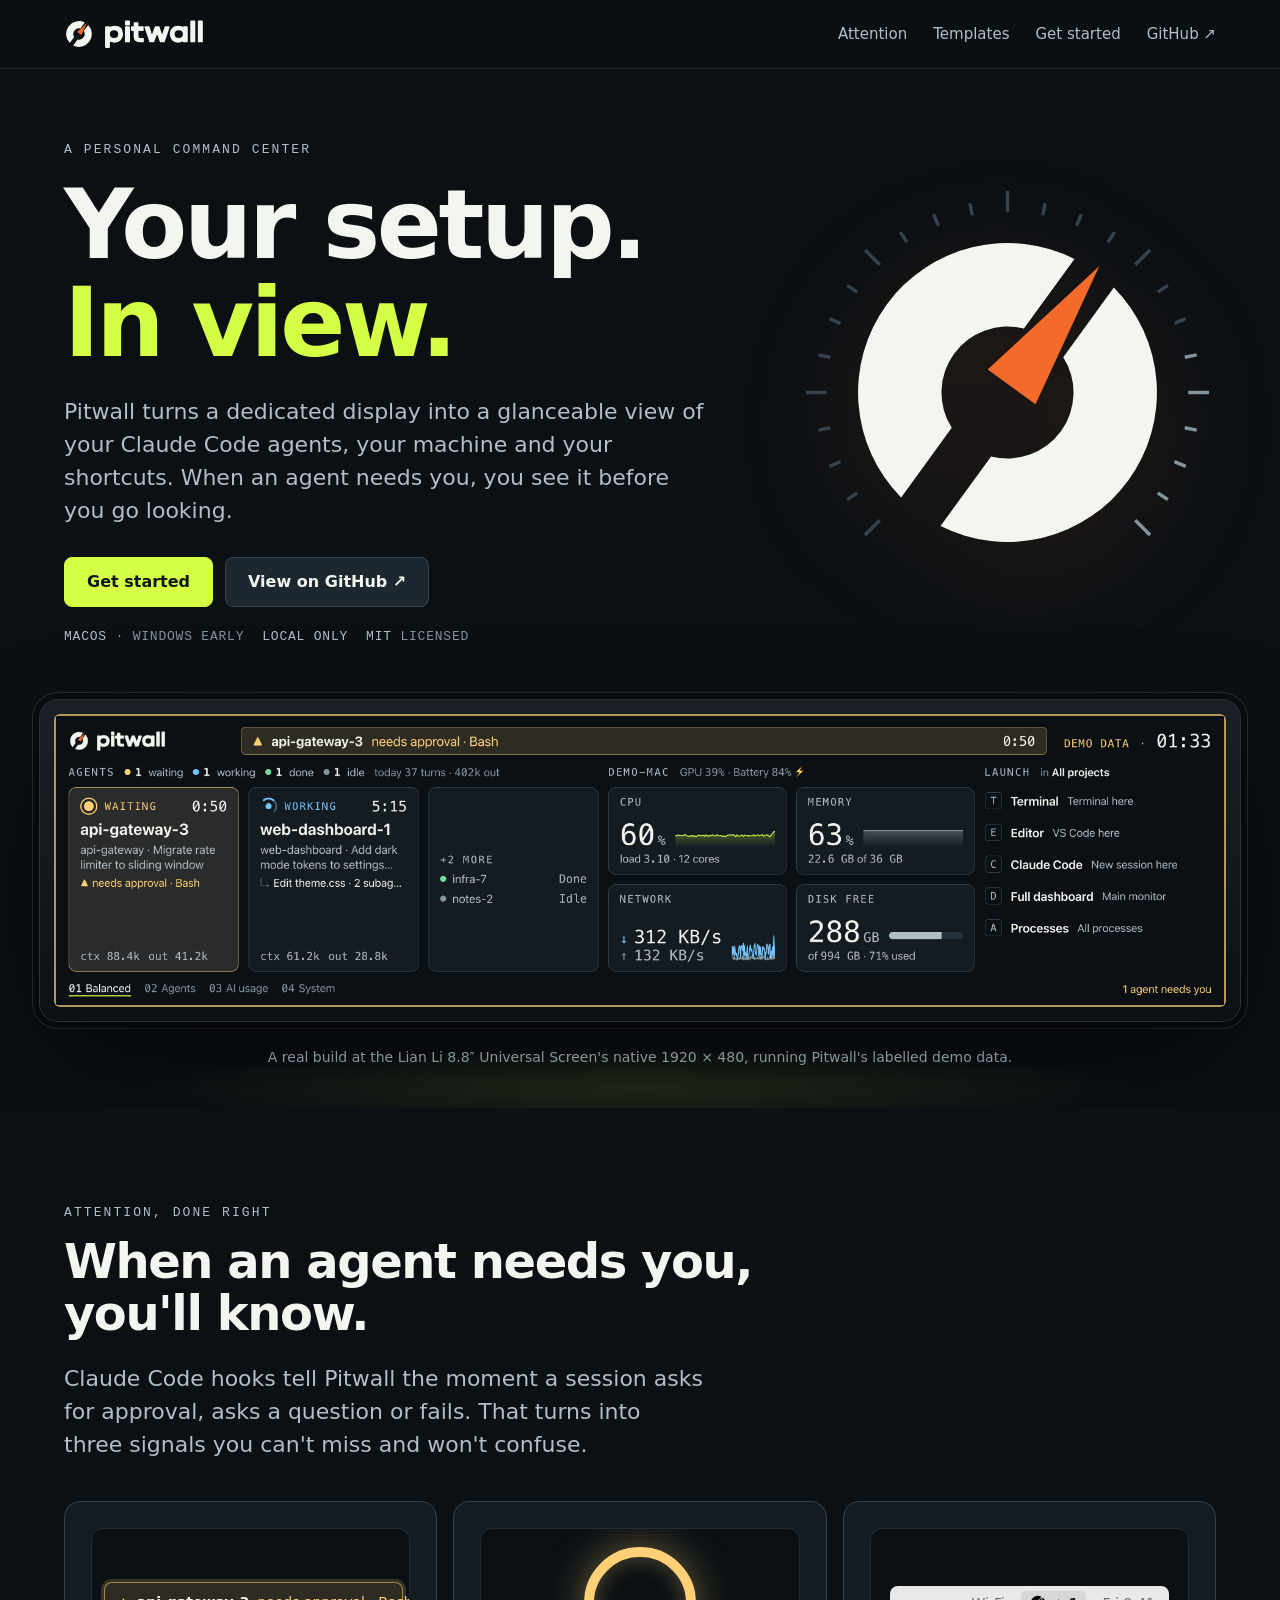
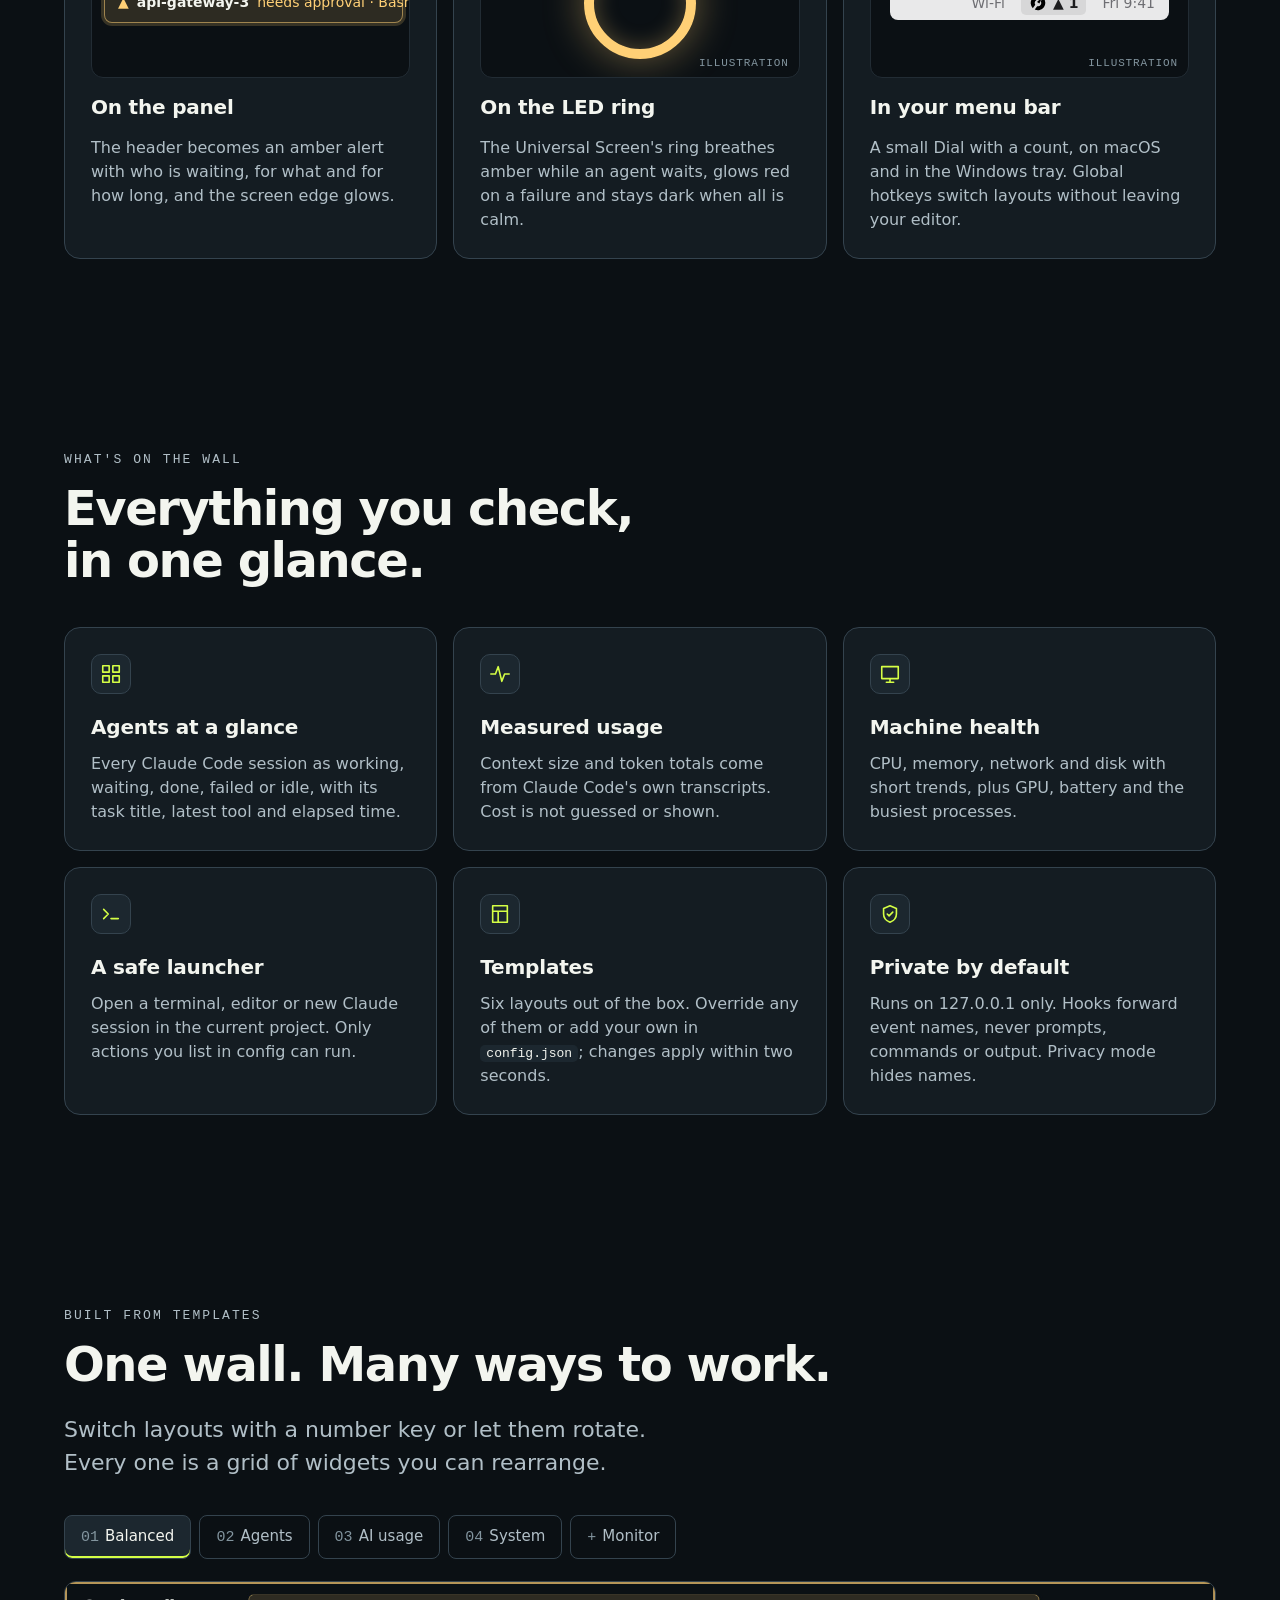
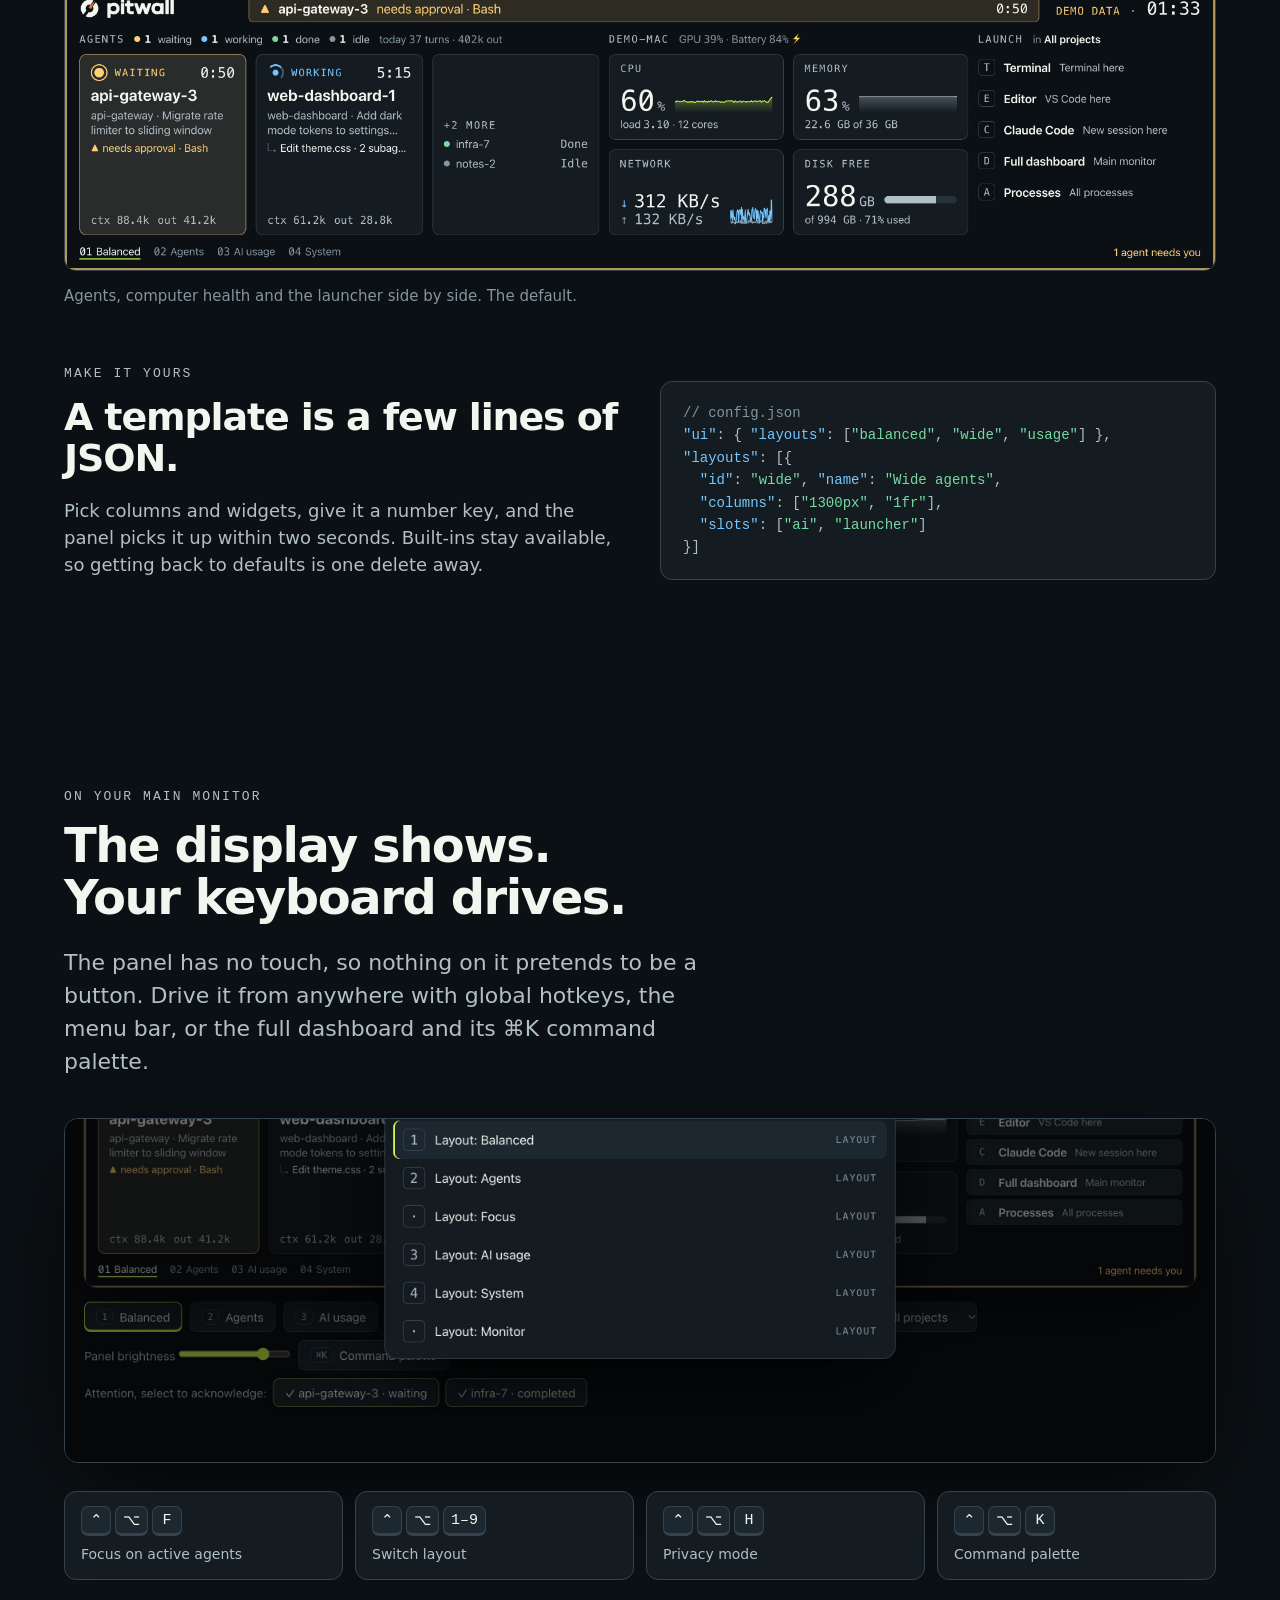
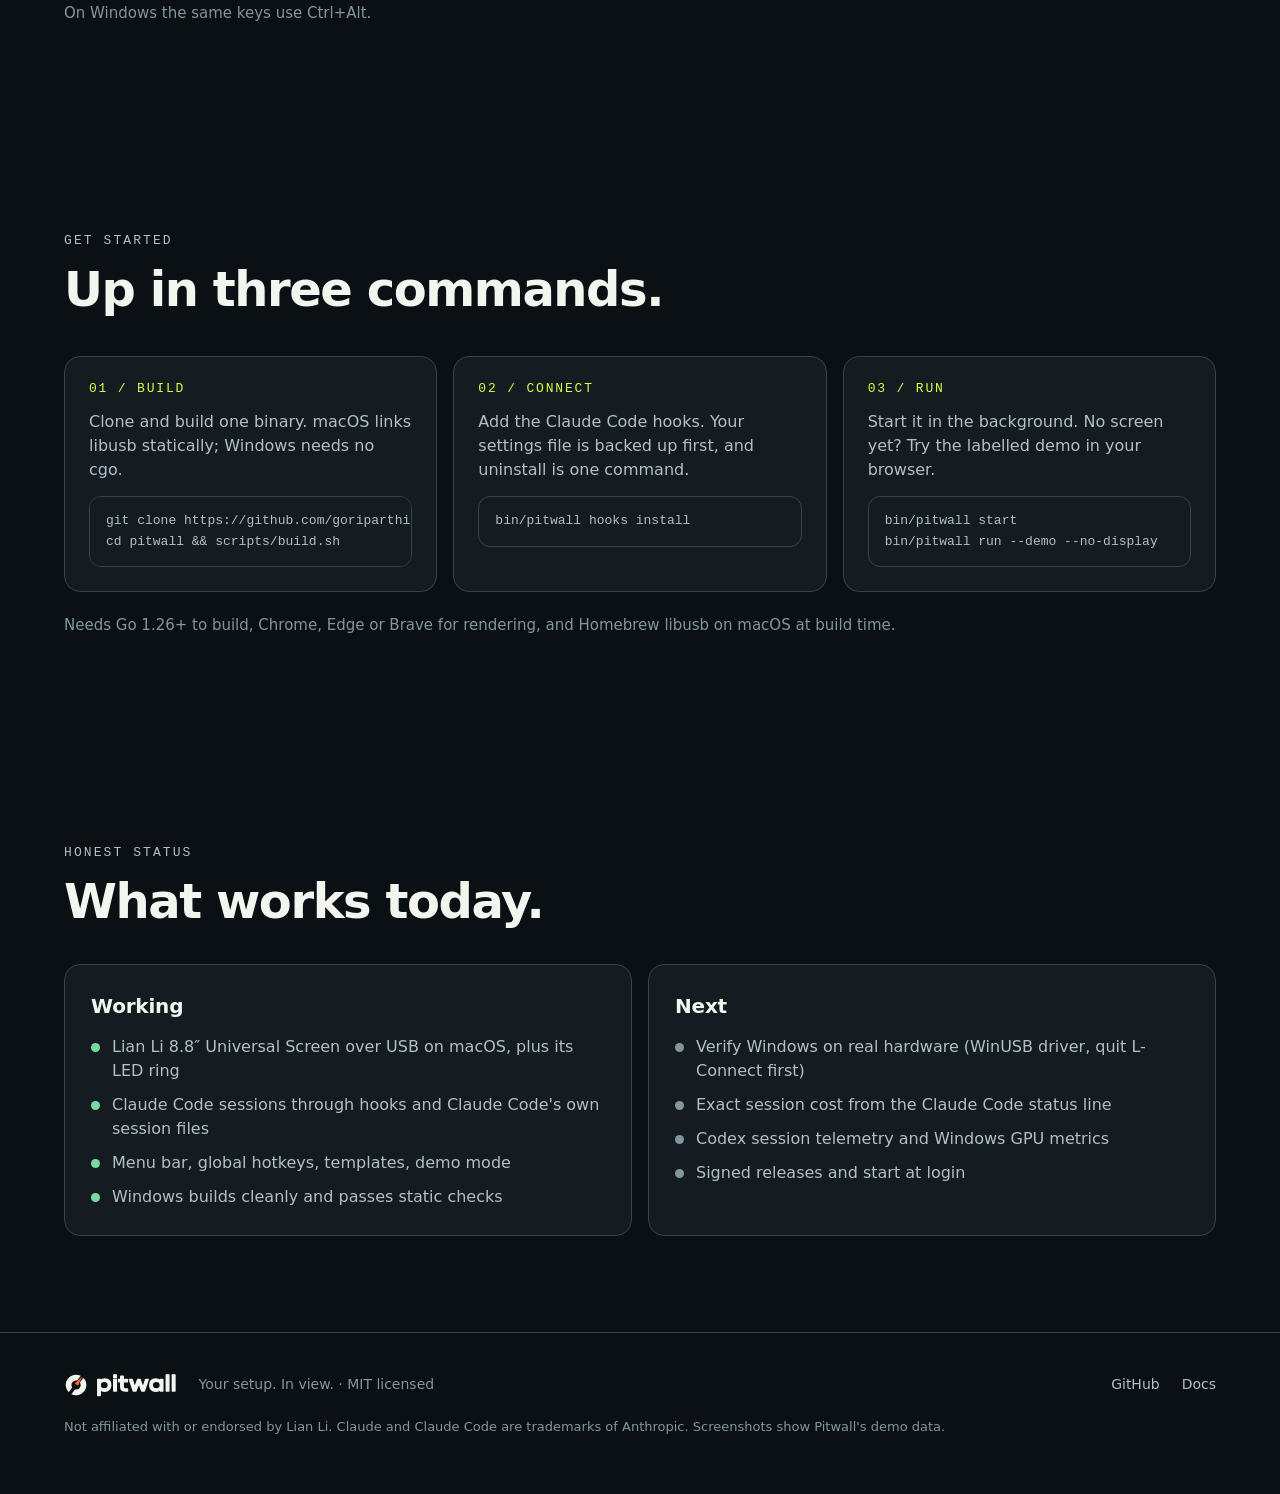
==== site/index.html @ 28e796ea "Add the Pitwall website and a full README The site in site/ deploys to GitHub Pages through a workfl" ====
<!doctype html>
<html lang="en">
<head>
<meta charset="utf-8">
<meta name="viewport" content="width=device-width, initial-scale=1">
<title>Pitwall · Your setup. In view.</title>
<meta name="description" content="Pitwall turns a dedicated display into a glanceable view of your Claude Code agents, your machine and your shortcuts. Open source, local only, macOS and Windows.">
<meta name="theme-color" content="#0B1014">
<link rel="icon" href="brand/favicon.svg" type="image/svg+xml">
<link rel="icon" href="brand/favicon.ico" sizes="any">
<link rel="apple-touch-icon" href="brand/icon-192.png">
<meta property="og:type" content="website">
<meta property="og:title" content="Pitwall · Your setup. In view.">
<meta property="og:description" content="A personal command center for your AI agents and your machine, on a dedicated display.">
<meta property="og:image" content="https://goriparthi.github.io/pitwall/img/social-card.jpg">
<meta property="og:url" content="https://goriparthi.github.io/pitwall/">
<meta name="twitter:card" content="summary_large_image">
<meta name="twitter:image" content="https://goriparthi.github.io/pitwall/img/social-card.jpg">
<style>
:root {
  --canvas: #0B1014; --surface: #141C22; --raised: #1C272F; --border: #34434E;
  --text: #F3F5EF; --text-2: #B1BFC7; --text-3: #83959F;
  --lime: #D5FF45; --lime-ink: #10171C; --orange: #F26B2A;
  --info: #75C7FF; --ok: #77D9A0; --warn: #FFD076; --bad: #FF8E87;
  --font: system-ui, -apple-system, "Segoe UI", sans-serif;
  --mono: ui-monospace, "SF Mono", SFMono-Regular, Consolas, monospace;
}
* { box-sizing: border-box; }
html { scroll-behavior: smooth; }
body { margin: 0; background: var(--canvas); color: var(--text); font-family: var(--font); line-height: 1.5; -webkit-font-smoothing: antialiased; }
img { max-width: 100%; height: auto; display: block; }
a { color: inherit; }
:focus-visible { outline: 3px solid var(--info); outline-offset: 4px; border-radius: 4px; }
.wrap { max-width: 1200px; margin: 0 auto; padding: 0 24px; }
.eyebrow { font: 13px/1.4 var(--mono); letter-spacing: .16em; text-transform: uppercase; color: var(--text-2); }
.lead { font-size: clamp(18px, 2.1vw, 22px); color: var(--text-2); max-width: 640px; }
h1, h2, h3 { margin: 0; letter-spacing: -.03em; }
h2 { font-size: clamp(32px, 4.4vw, 48px); line-height: 1.08; margin: 14px 0 16px; }
h3 { font-size: 20px; letter-spacing: -.01em; }
section { padding: 96px 0; }
.btn { display: inline-flex; align-items: center; gap: 10px; min-height: 48px; padding: 12px 22px; border-radius: 8px; border: 1px solid var(--border); background: var(--raised); color: var(--text); text-decoration: none; font-weight: 600; transition: border-color 120ms, transform 120ms; }
.btn:hover { border-color: #4A5D6A; transform: translateY(-1px); }
.btn.primary { background: var(--lime); border-color: var(--lime); color: var(--lime-ink); }
.btn.primary:hover { border-color: var(--lime); filter: brightness(1.04); }

/* nav */
nav { position: sticky; top: 0; z-index: 10; background: color-mix(in srgb, var(--canvas) 86%, transparent); backdrop-filter: blur(10px); border-bottom: 1px solid color-mix(in srgb, var(--border) 50%, transparent); }
nav .wrap { display: flex; align-items: center; gap: 28px; height: 68px; }
nav .logo img { height: 30px; width: auto; }
nav .links { margin-left: auto; display: flex; gap: 26px; font-size: 15px; }
nav .links a { color: var(--text-2); text-decoration: none; }
nav .links a:hover { color: var(--text); }

/* hero */
.hero { padding: 72px 0 40px; position: relative; overflow: hidden; }
.hero .wrap { display: grid; grid-template-columns: 1.25fr .75fr; gap: 40px; align-items: center; }
.hero h1 { font-size: clamp(52px, 8vw, 96px); line-height: 1.02; letter-spacing: -.035em; margin: 18px 0 22px; }
.hero h1 span { color: var(--lime); }
.cta { display: flex; flex-wrap: wrap; gap: 12px; margin: 30px 0 22px; }
.meta { display: flex; flex-wrap: wrap; gap: 8px 18px; font: 13px var(--mono); color: var(--text-3); letter-spacing: .06em; text-transform: uppercase; }
.meta b { color: var(--text-2); font-weight: 500; }
.dial { width: 100%; max-width: 420px; justify-self: center; filter: drop-shadow(0 30px 60px rgba(242, 107, 42, .12)); }
.dial .needle { transform-origin: 100px 100px; animation: sweep 6s cubic-bezier(.45, 0, .2, 1) infinite; }
.dial .tick { stroke: var(--border); stroke-width: 2; }
.dial .tick.hot { stroke: var(--text-3); }
@keyframes sweep { 0%, 100% { transform: rotate(-10deg); } 45% { transform: rotate(4deg); } 60% { transform: rotate(2deg); } }

/* device showcase */
.device { margin: 56px auto 0; max-width: 1248px; padding: 0 24px; position: relative; }
.device .bezel { background: linear-gradient(180deg, #1a2026, #0d1114); border-radius: 18px; padding: 14px; box-shadow: 0 0 0 1px #2a333b, 0 40px 120px -30px rgba(0, 0, 0, .9), 0 0 0 7px #0a0d10, 0 0 0 8px #262e35; }
.device .bezel img { border-radius: 6px; width: 100%; aspect-ratio: 4 / 1; object-fit: cover; }
.device::after { content: ""; position: absolute; left: 10%; right: 10%; bottom: -60px; height: 80px; background: radial-gradient(closest-side, rgba(213, 255, 69, .10), transparent); pointer-events: none; }
.caption { text-align: center; color: var(--text-3); font-size: 14px; margin-top: 26px; }

/* attention */
.channels { display: grid; grid-template-columns: repeat(3, 1fr); gap: 16px; margin-top: 40px; }
.chan { background: var(--surface); border: 1px solid var(--border); border-radius: 16px; padding: 26px; display: flex; flex-direction: column; gap: 14px; }
.chan p { margin: 0; color: var(--text-2); }
.chan .art { height: 150px; border-radius: 12px; background: var(--canvas); border: 1px solid #222c34; display: grid; place-items: center; overflow: hidden; position: relative; }
.pill { display: flex; align-items: center; gap: 8px; padding: 9px 13px; border-radius: 8px; font-size: 14px; max-width: calc(100% - 24px); white-space: nowrap; background: color-mix(in srgb, var(--warn) 14%, var(--canvas)); border: 1px solid color-mix(in srgb, var(--warn) 55%, transparent); color: var(--warn); box-shadow: 0 0 0 3px color-mix(in srgb, var(--warn) 18%, transparent); }
.pill b { color: var(--text); }
.ring { width: 112px; height: 112px; border-radius: 50%; border: 10px solid var(--warn); animation: breathe 1.6s ease-in-out infinite; box-shadow: 0 0 40px color-mix(in srgb, var(--warn) 40%, transparent), inset 0 0 22px color-mix(in srgb, var(--warn) 30%, transparent); }
@keyframes breathe { 50% { opacity: .35; box-shadow: 0 0 10px color-mix(in srgb, var(--warn) 20%, transparent); } }
.menubar { width: 88%; height: 34px; border-radius: 8px; background: #E9E9EA; display: flex; align-items: center; justify-content: flex-end; gap: 16px; padding: 0 14px; color: #1d1d1f; font: 600 14px var(--font); }
.menubar .me { display: flex; align-items: center; gap: 6px; padding: 3px 8px; border-radius: 5px; background: rgba(0, 0, 0, .08); }
.menubar img { width: 18px; height: 18px; }
.menubar .dim { color: #6e6e73; font-weight: 500; }
.illus { position: absolute; bottom: 8px; right: 10px; font: 11px var(--mono); color: var(--text-3); letter-spacing: .08em; text-transform: uppercase; }

/* features */
.features { display: grid; grid-template-columns: repeat(3, 1fr); gap: 16px; margin-top: 40px; }
.feat { background: var(--surface); border: 1px solid var(--border); border-radius: 16px; padding: 26px; }
.feat .ico { width: 40px; height: 40px; border-radius: 10px; background: var(--raised); border: 1px solid var(--border); display: grid; place-items: center; margin-bottom: 18px; color: var(--lime); }
.feat p { color: var(--text-2); margin: 10px 0 0; }
.feat code { font-family: var(--mono); font-size: 13px; color: var(--text); background: var(--raised); padding: 1px 6px; border-radius: 5px; }

/* templates */
.tabs { display: flex; flex-wrap: wrap; gap: 8px; margin: 36px 0 22px; }
.tabs button { font: inherit; font-size: 15px; color: var(--text-2); background: none; border: 1px solid var(--border); border-radius: 8px; padding: 9px 16px; cursor: pointer; min-height: 40px; }
.tabs button .n { font-family: var(--mono); color: var(--text-3); margin-right: 6px; }
.tabs button[aria-selected="true"] { color: var(--text); background: var(--raised); box-shadow: inset 0 -2px 0 var(--lime); }
.shot { border-radius: 12px; border: 1px solid var(--border); overflow: hidden; background: var(--surface); }
.shot img { width: 100%; aspect-ratio: 4 / 1; object-fit: cover; }
.tpl-note { color: var(--text-3); font-size: 15px; margin-top: 14px; min-height: 24px; }
.split { display: grid; grid-template-columns: 1fr 1fr; gap: 40px; align-items: center; margin-top: 56px; }
pre { margin: 0; background: var(--surface); border: 1px solid var(--border); border-radius: 12px; padding: 20px 22px; overflow-x: auto; font: 14px/1.6 var(--mono); color: var(--text-2); }
pre .k { color: var(--info); } pre .s { color: var(--ok); } pre .c { color: var(--text-3); }

/* grid children may shrink so wide code blocks scroll instead of widening the page */
.split > *, .steps > *, .status > *, .channels > *, .features > *, .hero .wrap > * { min-width: 0; }

/* companion */
.companion img { border-radius: 14px; border: 1px solid var(--border); box-shadow: 0 30px 90px -30px #000; }
.keys { display: grid; grid-template-columns: repeat(4, 1fr); gap: 12px; margin-top: 28px; }
.key { background: var(--surface); border: 1px solid var(--border); border-radius: 12px; padding: 14px 16px; display: flex; flex-direction: column; gap: 8px; }
.key kbd { font: 15px var(--mono); color: var(--text); display: inline-flex; gap: 4px; }
.key kbd span { min-width: 30px; height: 30px; padding: 0 7px; display: inline-grid; place-items: center; border-radius: 7px; border: 1px solid var(--border); border-bottom-width: 3px; background: var(--raised); }
.key small { color: var(--text-2); font-size: 14px; }

/* start */
.steps { display: grid; grid-template-columns: repeat(3, 1fr); gap: 16px; margin-top: 40px; counter-reset: s; }
.step { background: var(--surface); border: 1px solid var(--border); border-radius: 16px; padding: 24px; display: flex; flex-direction: column; gap: 14px; }
.step .num { font: 13px var(--mono); color: var(--lime); letter-spacing: .14em; }
.step p { margin: 0; color: var(--text-2); }
.step pre { padding: 14px 16px; font-size: 13px; }
.req { margin-top: 22px; color: var(--text-3); font-size: 15px; }

/* status */
.status { display: grid; grid-template-columns: 1fr 1fr; gap: 16px; margin-top: 36px; }
.status ul { margin: 14px 0 0; padding: 0; list-style: none; display: flex; flex-direction: column; gap: 10px; }
.status li { display: flex; gap: 12px; color: var(--text-2); }
.status li::before { content: ""; flex: none; width: 9px; height: 9px; border-radius: 50%; margin-top: 8px; background: var(--ok); }
.status .next li::before { background: var(--text-3); }
.status .box { background: var(--surface); border: 1px solid var(--border); border-radius: 16px; padding: 26px; }

footer { border-top: 1px solid var(--border); padding: 40px 0 60px; color: var(--text-3); font-size: 14px; }
footer .wrap { display: flex; flex-wrap: wrap; gap: 20px; align-items: center; }
footer img { height: 24px; }
footer .right { margin-left: auto; display: flex; gap: 22px; }
footer a { color: var(--text-2); text-decoration: none; }

@media (max-width: 900px) {
  .hero .wrap, .split, .status { grid-template-columns: 1fr; }
  .dial { max-width: 280px; order: -1; }
  .channels, .features, .steps { grid-template-columns: 1fr; }
  .keys { grid-template-columns: repeat(2, 1fr); }
  nav .links a:not(.gh) { display: none; }
  section { padding: 64px 0; }
}
@media (prefers-reduced-motion: reduce) {
  *, *::before, *::after { animation: none !important; transition: none !important; }
  html { scroll-behavior: auto; }
}
</style>
</head>
<body>
<nav aria-label="Primary">
  <div class="wrap">
    <a class="logo" href="#top" aria-label="Pitwall home"><img src="brand/dial-lockup-light.svg" alt="pitwall"></a>
    <div class="links">
      <a href="#attention">Attention</a>
      <a href="#templates">Templates</a>
      <a href="#start">Get started</a>
      <a class="gh" href="https://github.com/goriparthi/pitwall">GitHub ↗</a>
    </div>
  </div>
</nav>

<main id="top">
  <header class="hero">
    <div class="wrap">
      <div>
        <div class="eyebrow">A personal command center</div>
        <h1>Your setup.<br><span>In view.</span></h1>
        <p class="lead">Pitwall turns a dedicated display into a glanceable view of your Claude Code agents, your machine and your shortcuts. When an agent needs you, you see it before you go looking.</p>
        <div class="cta">
          <a class="btn primary" href="#start">Get started</a>
          <a class="btn" href="https://github.com/goriparthi/pitwall">View on GitHub ↗</a>
        </div>
        <div class="meta"><span><b>macOS</b> · Windows early</span><span><b>Local only</b></span><span><b>MIT</b> licensed</span></div>
      </div>
      <svg class="dial" viewBox="-20 -20 240 240" role="img" aria-label="The Pitwall dial">
        <g id="ticks"></g>
        <path fill="#F3F5EF" d="M161.20 39.58A86 86 0 0 1 61.45 176.88L90.56 136.81A38 38 0 0 0 132.09 79.65ZM138.55 23.12A86 86 0 0 0 38.80 160.42L67.91 120.35A38 38 0 0 1 109.44 63.19Z"/>
        <path class="needle" fill="#F26B2A" d="M152.90 27.19L116.10 106.76L88.60 86.77Z"/>
      </svg>
    </div>
    <figure class="device">
      <div class="bezel"><img src="img/panel-balanced.jpg" width="3840" height="960" alt="Pitwall on a 1920 by 480 display: an agent waiting for approval highlighted in amber, a working agent, computer health tiles and a launcher"></div>
      <figcaption class="caption">A real build at the Lian Li 8.8″ Universal Screen's native 1920 × 480, running Pitwall's labelled demo data.</figcaption>
    </figure>
  </header>

  <section id="attention">
    <div class="wrap">
      <div class="eyebrow">Attention, done right</div>
      <h2>When an agent needs you,<br>you'll know.</h2>
      <p class="lead">Claude Code hooks tell Pitwall the moment a session asks for approval, asks a question or fails. That turns into three signals you can't miss and won't confuse.</p>
      <div class="channels">
        <article class="chan">
          <div class="art"><div class="pill"><span>▲</span><b>api-gateway-3</b><span>needs approval · Bash</span></div></div>
          <h3>On the panel</h3>
          <p>The header becomes an amber alert with who is waiting, for what and for how long, and the screen edge glows.</p>
        </article>
        <article class="chan">
          <div class="art"><div class="ring" aria-hidden="true"></div><span class="illus">Illustration</span></div>
          <h3>On the LED ring</h3>
          <p>The Universal Screen's ring breathes amber while an agent waits, glows red on a failure and stays dark when all is calm.</p>
        </article>
        <article class="chan">
          <div class="art"><div class="menubar"><span class="dim">Wi-Fi</span><span class="me"><img src="brand/menu-glyph.svg" alt="">▲ 1</span><span class="dim">Fri 9:41</span></div><span class="illus">Illustration</span></div>
          <h3>In your menu bar</h3>
          <p>A small Dial with a count, on macOS and in the Windows tray. Global hotkeys switch layouts without leaving your editor.</p>
        </article>
      </div>
    </div>
  </section>

  <section>
    <div class="wrap">
      <div class="eyebrow">What's on the wall</div>
      <h2>Everything you check,<br>in one glance.</h2>
      <div class="features">
        <article class="feat"><div class="ico"><svg width="22" height="22" viewBox="0 0 24 24" fill="none" stroke="currentColor" stroke-width="1.75" stroke-linecap="round" stroke-linejoin="round" aria-hidden="true"><path d="M3 3h7v7H3z M14 3h7v7h-7z M3 14h7v7H3z M14 14h7v7h-7z"/></svg></div><h3>Agents at a glance</h3><p>Every Claude Code session as working, waiting, done, failed or idle, with its task title, latest tool and elapsed time.</p></article>
        <article class="feat"><div class="ico"><svg width="22" height="22" viewBox="0 0 24 24" fill="none" stroke="currentColor" stroke-width="1.75" stroke-linecap="round" stroke-linejoin="round" aria-hidden="true"><path d="M2 12h5l3-8 4 16 3-8h5"/></svg></div><h3>Measured usage</h3><p>Context size and token totals come from Claude Code's own transcripts. Cost is not guessed or shown.</p></article>
        <article class="feat"><div class="ico"><svg width="22" height="22" viewBox="0 0 24 24" fill="none" stroke="currentColor" stroke-width="1.75" stroke-linecap="round" stroke-linejoin="round" aria-hidden="true"><path d="M3 4h18v13H3z M8 21h8 M12 17v4"/></svg></div><h3>Machine health</h3><p>CPU, memory, network and disk with short trends, plus GPU, battery and the busiest processes.</p></article>
        <article class="feat"><div class="ico"><svg width="22" height="22" viewBox="0 0 24 24" fill="none" stroke="currentColor" stroke-width="1.75" stroke-linecap="round" stroke-linejoin="round" aria-hidden="true"><path d="M4 7l5 5-5 5 M12 17h8"/></svg></div><h3>A safe launcher</h3><p>Open a terminal, editor or new Claude session in the current project. Only actions you list in config can run.</p></article>
        <article class="feat"><div class="ico"><svg width="22" height="22" viewBox="0 0 24 24" fill="none" stroke="currentColor" stroke-width="1.75" stroke-linecap="round" stroke-linejoin="round" aria-hidden="true"><path d="M4 3h16v18H4z M4 9h16 M10 9v12"/></svg></div><h3>Templates</h3><p>Six layouts out of the box. Override any of them or add your own in <code>config.json</code>; changes apply within two seconds.</p></article>
        <article class="feat"><div class="ico"><svg width="22" height="22" viewBox="0 0 24 24" fill="none" stroke="currentColor" stroke-width="1.75" stroke-linecap="round" stroke-linejoin="round" aria-hidden="true"><path d="M12 3l7 3v6c0 4.5-3 7.5-7 9c-4-1.5-7-4.5-7-9V6z M9 12l2 2 4-4"/></svg></div><h3>Private by default</h3><p>Runs on 127.0.0.1 only. Hooks forward event names, never prompts, commands or output. Privacy mode hides names.</p></article>
      </div>
    </div>
  </section>

  <section id="templates">
    <div class="wrap">
      <div class="eyebrow">Built from templates</div>
      <h2>One wall. Many ways to work.</h2>
      <p class="lead">Switch layouts with a number key or let them rotate. Every one is a grid of widgets you can rearrange.</p>
      <div class="tabs" role="tablist" aria-label="Templates">
        <button role="tab" aria-selected="true" aria-controls="tpl" data-img="panel-balanced" data-note="Agents, computer health and the launcher side by side. The default."><span class="n">01</span>Balanced</button>
        <button role="tab" aria-selected="false" aria-controls="tpl" data-img="panel-agents" data-note="Room for four agent cards when you run several sessions at once."><span class="n">02</span>Agents</button>
        <button role="tab" aria-selected="false" aria-controls="tpl" data-img="panel-usage" data-note="Today's measured tokens and turns, with a row per live session."><span class="n">03</span>AI usage</button>
        <button role="tab" aria-selected="false" aria-controls="tpl" data-img="panel-system" data-note="Per-core CPU, memory breakdown and the busiest processes."><span class="n">04</span>System</button>
        <button role="tab" aria-selected="false" aria-controls="tpl" data-img="panel-monitor" data-note="Health and system detail together, no launcher. Available from the palette or the More layouts menu."><span class="n">+</span>Monitor</button>
      </div>
      <div class="shot" id="tpl" role="tabpanel"><img id="tpl-img" src="img/panel-balanced.jpg" width="3840" height="960" alt="Balanced template"></div>
      <p class="tpl-note" id="tpl-note">Agents, computer health and the launcher side by side. The default.</p>

      <div class="split">
        <div>
          <div class="eyebrow">Make it yours</div>
          <h2 style="font-size:clamp(28px,3.4vw,38px)">A template is a few lines of JSON.</h2>
          <p class="lead" style="font-size:18px">Pick columns and widgets, give it a number key, and the panel picks it up within two seconds. Built-ins stay available, so getting back to defaults is one delete away.</p>
        </div>
<pre><span class="c">// config.json</span>
<span class="k">"ui"</span>: { <span class="k">"layouts"</span>: [<span class="s">"balanced"</span>, <span class="s">"wide"</span>, <span class="s">"usage"</span>] },
<span class="k">"layouts"</span>: [{
  <span class="k">"id"</span>: <span class="s">"wide"</span>, <span class="k">"name"</span>: <span class="s">"Wide agents"</span>,
  <span class="k">"columns"</span>: [<span class="s">"1300px"</span>, <span class="s">"1fr"</span>],
  <span class="k">"slots"</span>: [<span class="s">"ai"</span>, <span class="s">"launcher"</span>]
}]</pre>
      </div>
    </div>
  </section>

  <section class="companion">
    <div class="wrap">
      <div class="eyebrow">On your main monitor</div>
      <h2>The display shows.<br>Your keyboard drives.</h2>
      <p class="lead">The panel has no touch, so nothing on it pretends to be a button. Drive it from anywhere with global hotkeys, the menu bar, or the full dashboard and its ⌘K command palette.</p>
      <img src="img/dashboard-palette.jpg" width="2880" height="860" alt="The full Pitwall dashboard in a browser with the command palette open, listing layouts" loading="lazy" style="margin-top:40px">
      <div class="keys">
        <div class="key"><kbd><span>⌃</span><span>⌥</span><span>F</span></kbd><small>Focus on active agents</small></div>
        <div class="key"><kbd><span>⌃</span><span>⌥</span><span>1–9</span></kbd><small>Switch layout</small></div>
        <div class="key"><kbd><span>⌃</span><span>⌥</span><span>H</span></kbd><small>Privacy mode</small></div>
        <div class="key"><kbd><span>⌃</span><span>⌥</span><span>K</span></kbd><small>Command palette</small></div>
      </div>
      <p class="req">On Windows the same keys use Ctrl+Alt.</p>
    </div>
  </section>

  <section id="start">
    <div class="wrap">
      <div class="eyebrow">Get started</div>
      <h2>Up in three commands.</h2>
      <div class="steps">
        <div class="step"><span class="num">01 / BUILD</span><p>Clone and build one binary. macOS links libusb statically; Windows needs no cgo.</p><pre>git clone https://github.com/goriparthi/pitwall
cd pitwall && scripts/build.sh</pre></div>
        <div class="step"><span class="num">02 / CONNECT</span><p>Add the Claude Code hooks. Your settings file is backed up first, and uninstall is one command.</p><pre>bin/pitwall hooks install</pre></div>
        <div class="step"><span class="num">03 / RUN</span><p>Start it in the background. No screen yet? Try the labelled demo in your browser.</p><pre>bin/pitwall start
bin/pitwall run --demo --no-display</pre></div>
      </div>
      <p class="req">Needs Go 1.26+ to build, Chrome, Edge or Brave for rendering, and Homebrew libusb on macOS at build time.</p>
    </div>
  </section>

  <section>
    <div class="wrap">
      <div class="eyebrow">Honest status</div>
      <h2>What works today.</h2>
      <div class="status">
        <div class="box"><h3>Working</h3><ul>
          <li>Lian Li 8.8″ Universal Screen over USB on macOS, plus its LED ring</li>
          <li>Claude Code sessions through hooks and Claude Code's own session files</li>
          <li>Menu bar, global hotkeys, templates, demo mode</li>
          <li>Windows builds cleanly and passes static checks</li>
        </ul></div>
        <div class="box next"><h3>Next</h3><ul>
          <li>Verify Windows on real hardware (WinUSB driver, quit L-Connect first)</li>
          <li>Exact session cost from the Claude Code status line</li>
          <li>Codex session telemetry and Windows GPU metrics</li>
          <li>Signed releases and start at login</li>
        </ul></div>
      </div>
    </div>
  </section>
</main>

<footer>
  <div class="wrap">
    <img src="brand/dial-lockup-light.svg" alt="pitwall">
    <span>Your setup. In view. · MIT licensed</span>
    <span class="right"><a href="https://github.com/goriparthi/pitwall">GitHub</a><a href="https://github.com/goriparthi/pitwall/blob/main/README.md">Docs</a></span>
    <span style="flex-basis:100%;font-size:13px">Not affiliated with or endorsed by Lian Li. Claude and Claude Code are trademarks of Anthropic. Screenshots show Pitwall's demo data.</span>
  </div>
</footer>

<script>
  // gauge ticks around the hero dial
  (function () {
    const g = document.getElementById('ticks');
    for (let i = 0; i < 25; i++) {
      const a = (-135 + i * 11.25) * Math.PI / 180;
      const r1 = 104, r2 = i % 4 === 0 ? 116 : 111;
      const l = document.createElementNS('http://www.w3.org/2000/svg', 'line');
      l.setAttribute('x1', 100 + r1 * Math.sin(a)); l.setAttribute('y1', 100 - r1 * Math.cos(a));
      l.setAttribute('x2', 100 + r2 * Math.sin(a)); l.setAttribute('y2', 100 - r2 * Math.cos(a));
      l.setAttribute('class', 'tick' + (i > 18 ? ' hot' : ''));
      g.appendChild(l);
    }
  })();
  // template tabs
  (function () {
    const tabs = [...document.querySelectorAll('[role=tab]')];
    const img = document.getElementById('tpl-img'), note = document.getElementById('tpl-note');
    const pick = (t) => {
      tabs.forEach((x) => x.setAttribute('aria-selected', String(x === t)));
      img.src = 'img/' + t.dataset.img + '.jpg';
      img.alt = t.textContent.replace(/^\d+/, '') + ' template';
      note.textContent = t.dataset.note;
    };
    tabs.forEach((t, i) => {
      t.addEventListener('click', () => pick(t));
      t.addEventListener('keydown', (e) => {
        const d = e.key === 'ArrowRight' ? 1 : e.key === 'ArrowLeft' ? -1 : 0;
        if (d) { const n = tabs[(i + d + tabs.length) % tabs.length]; n.focus(); pick(n); }
      });
    });
  })();
</script>
</body>
</html>
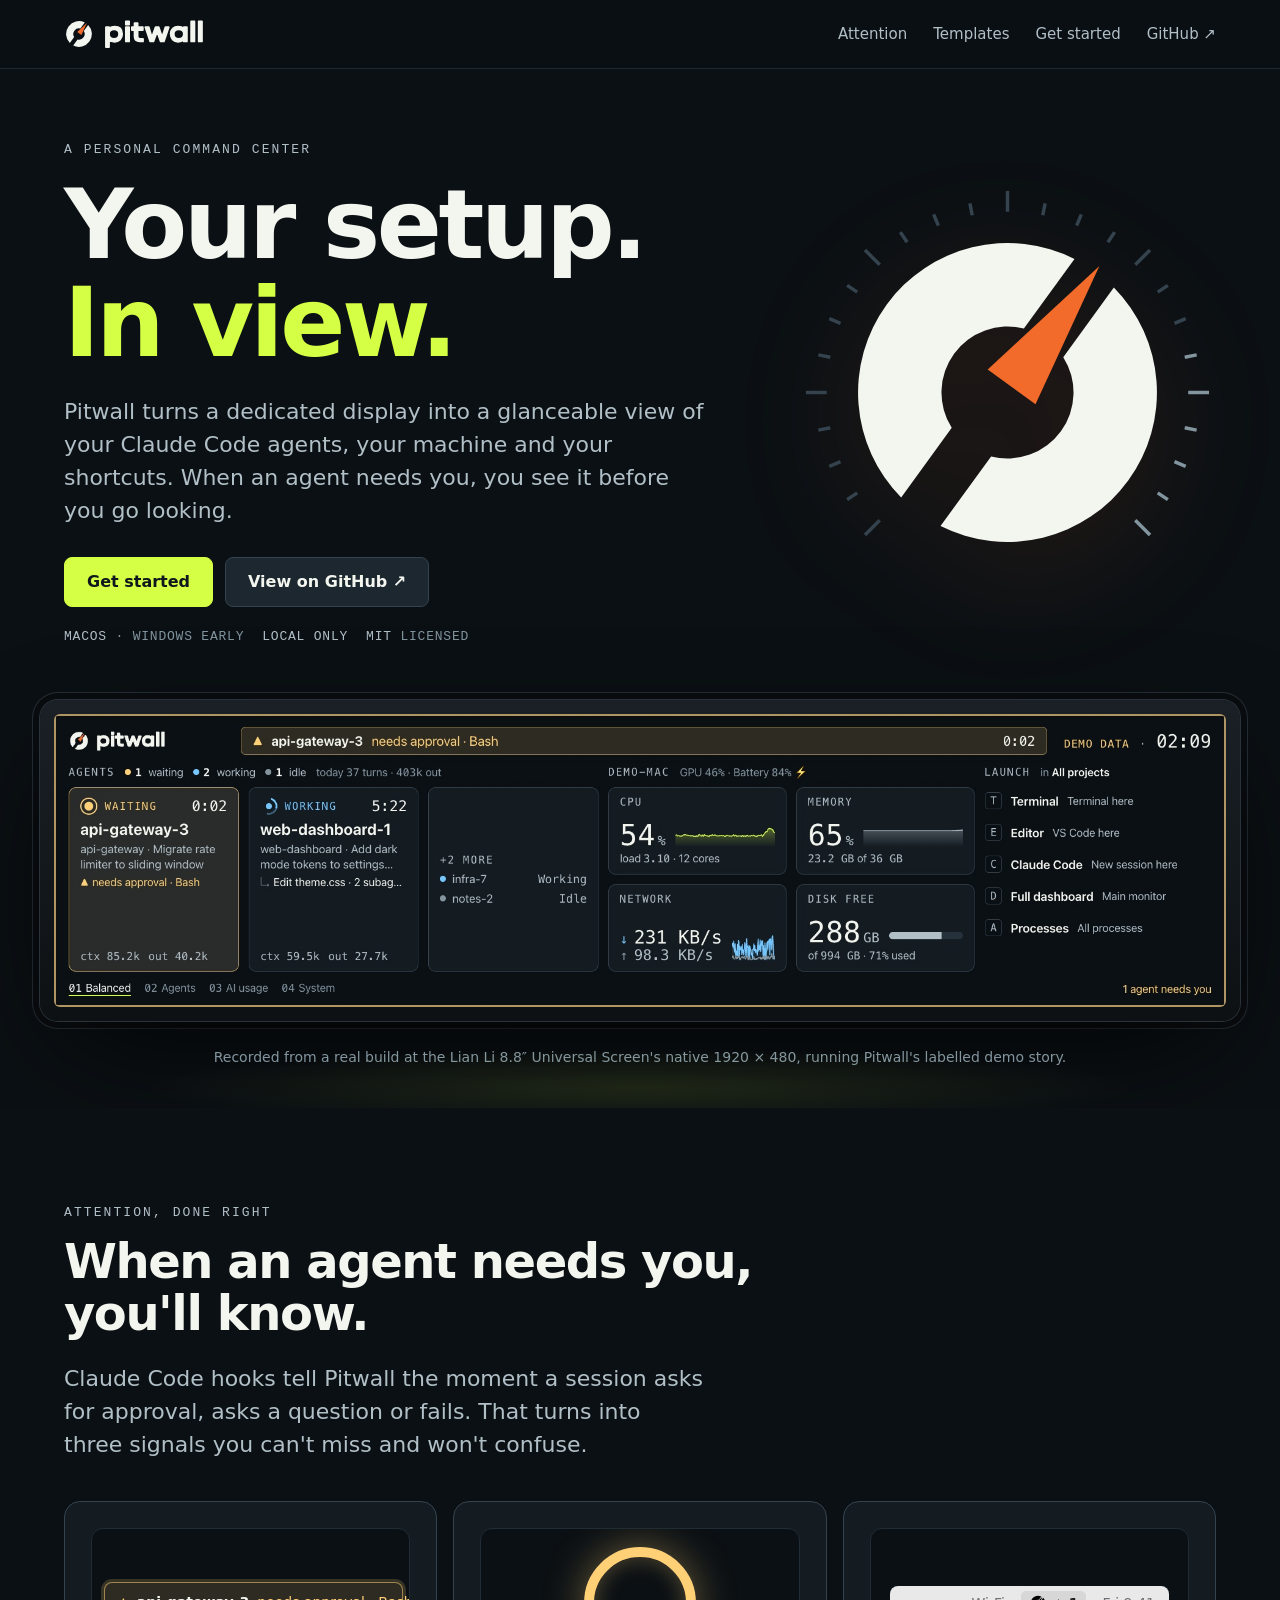
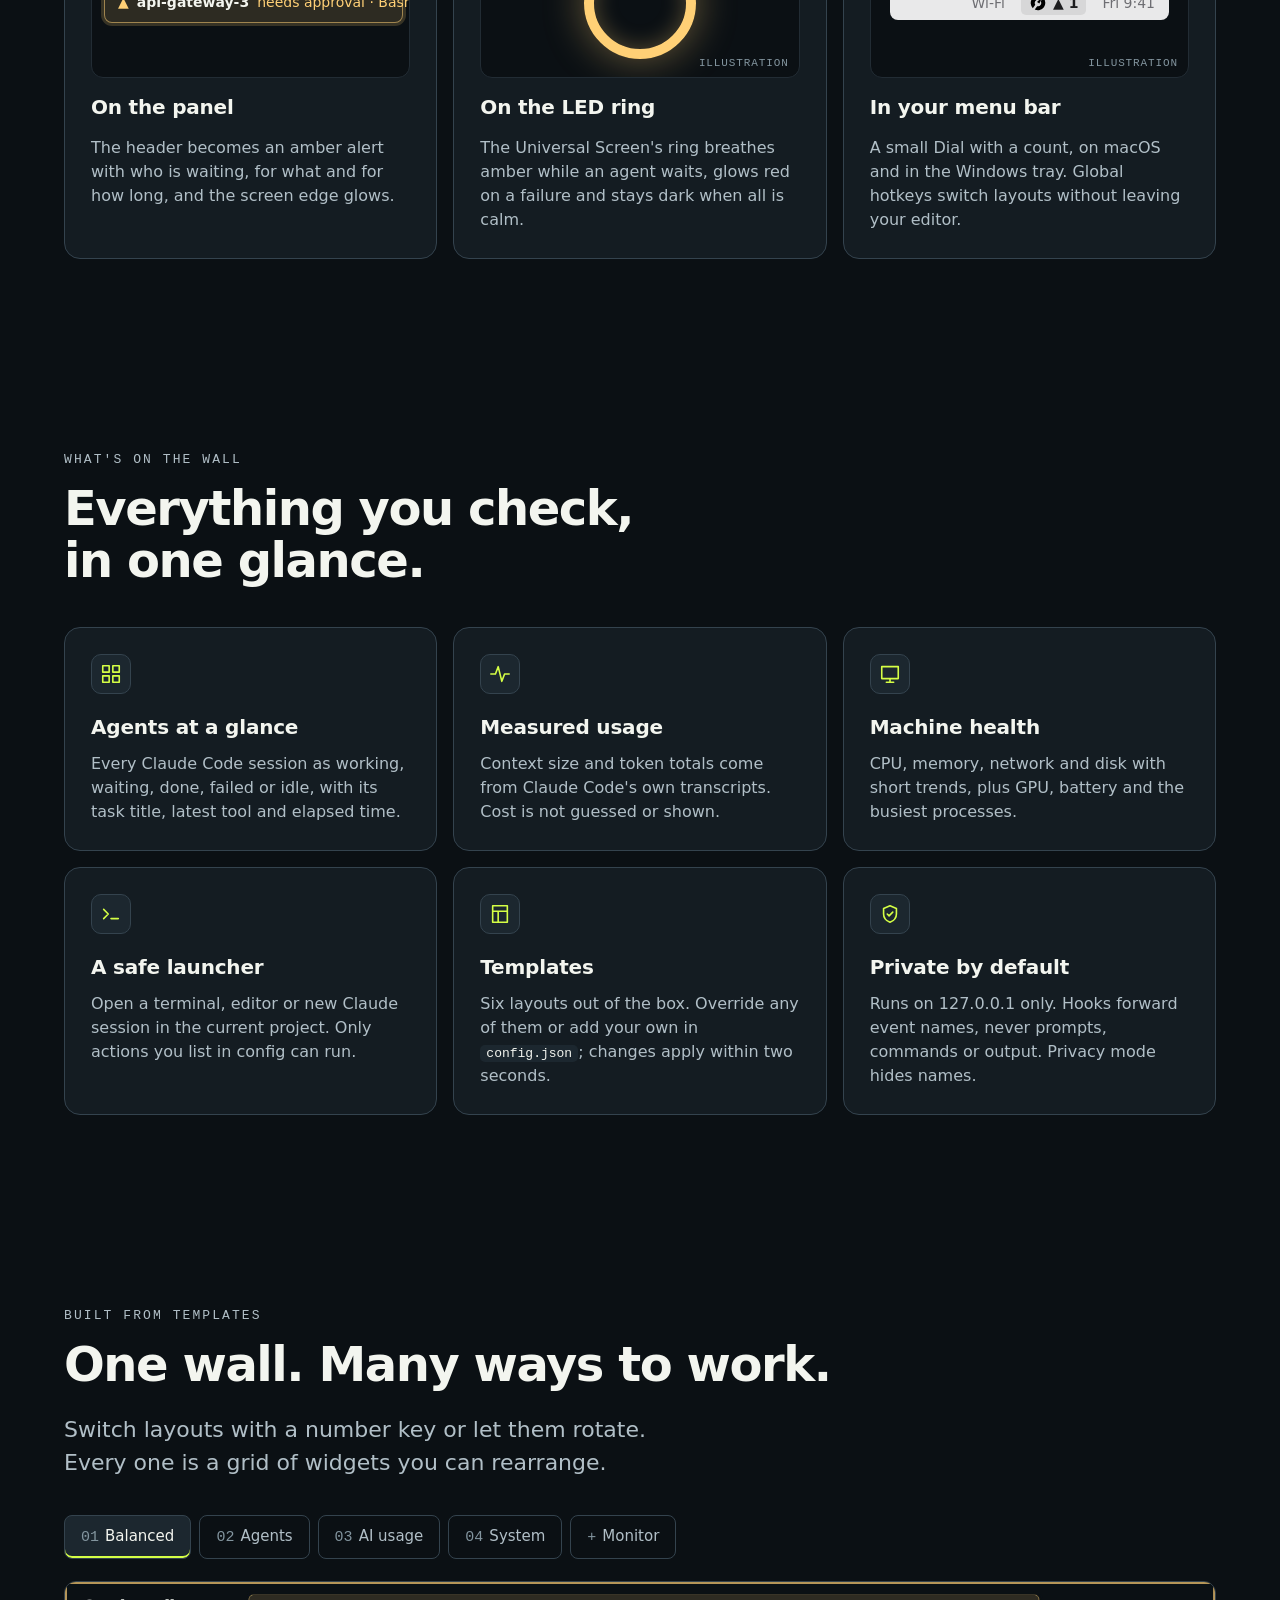
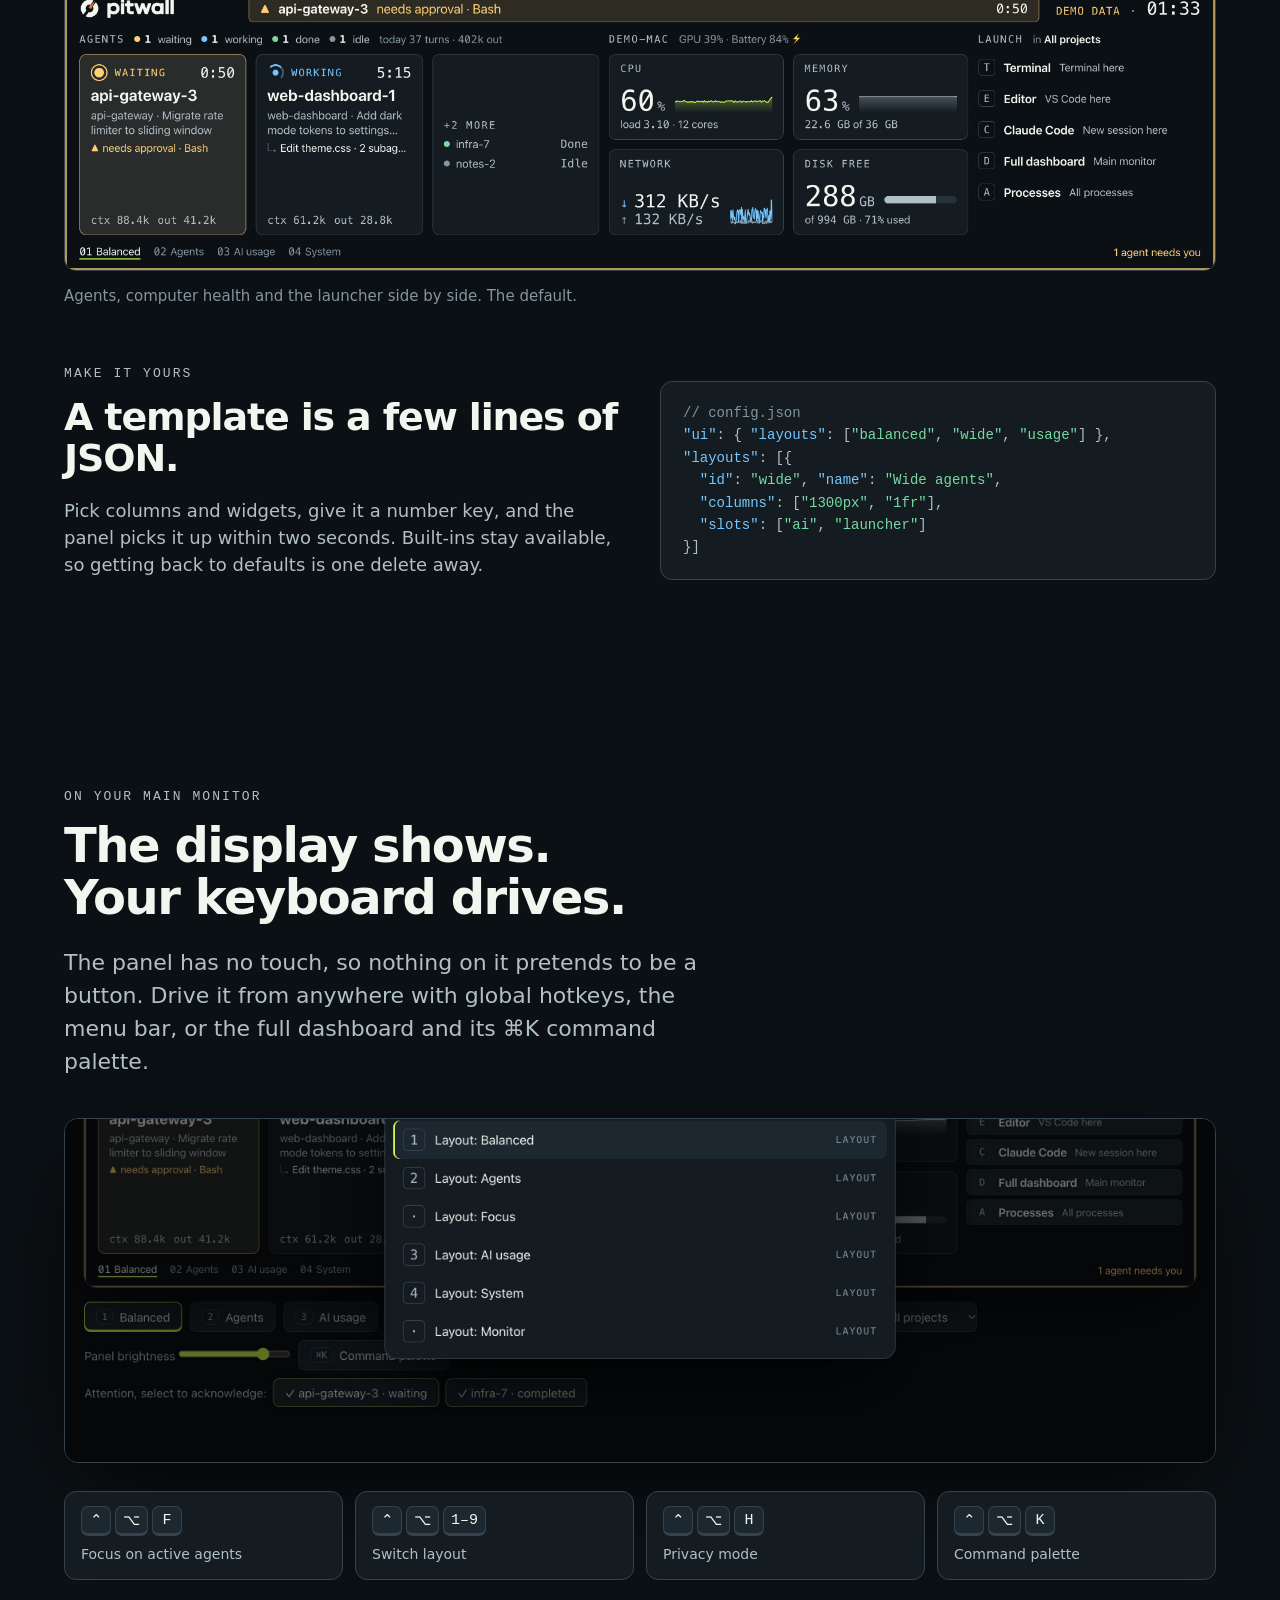
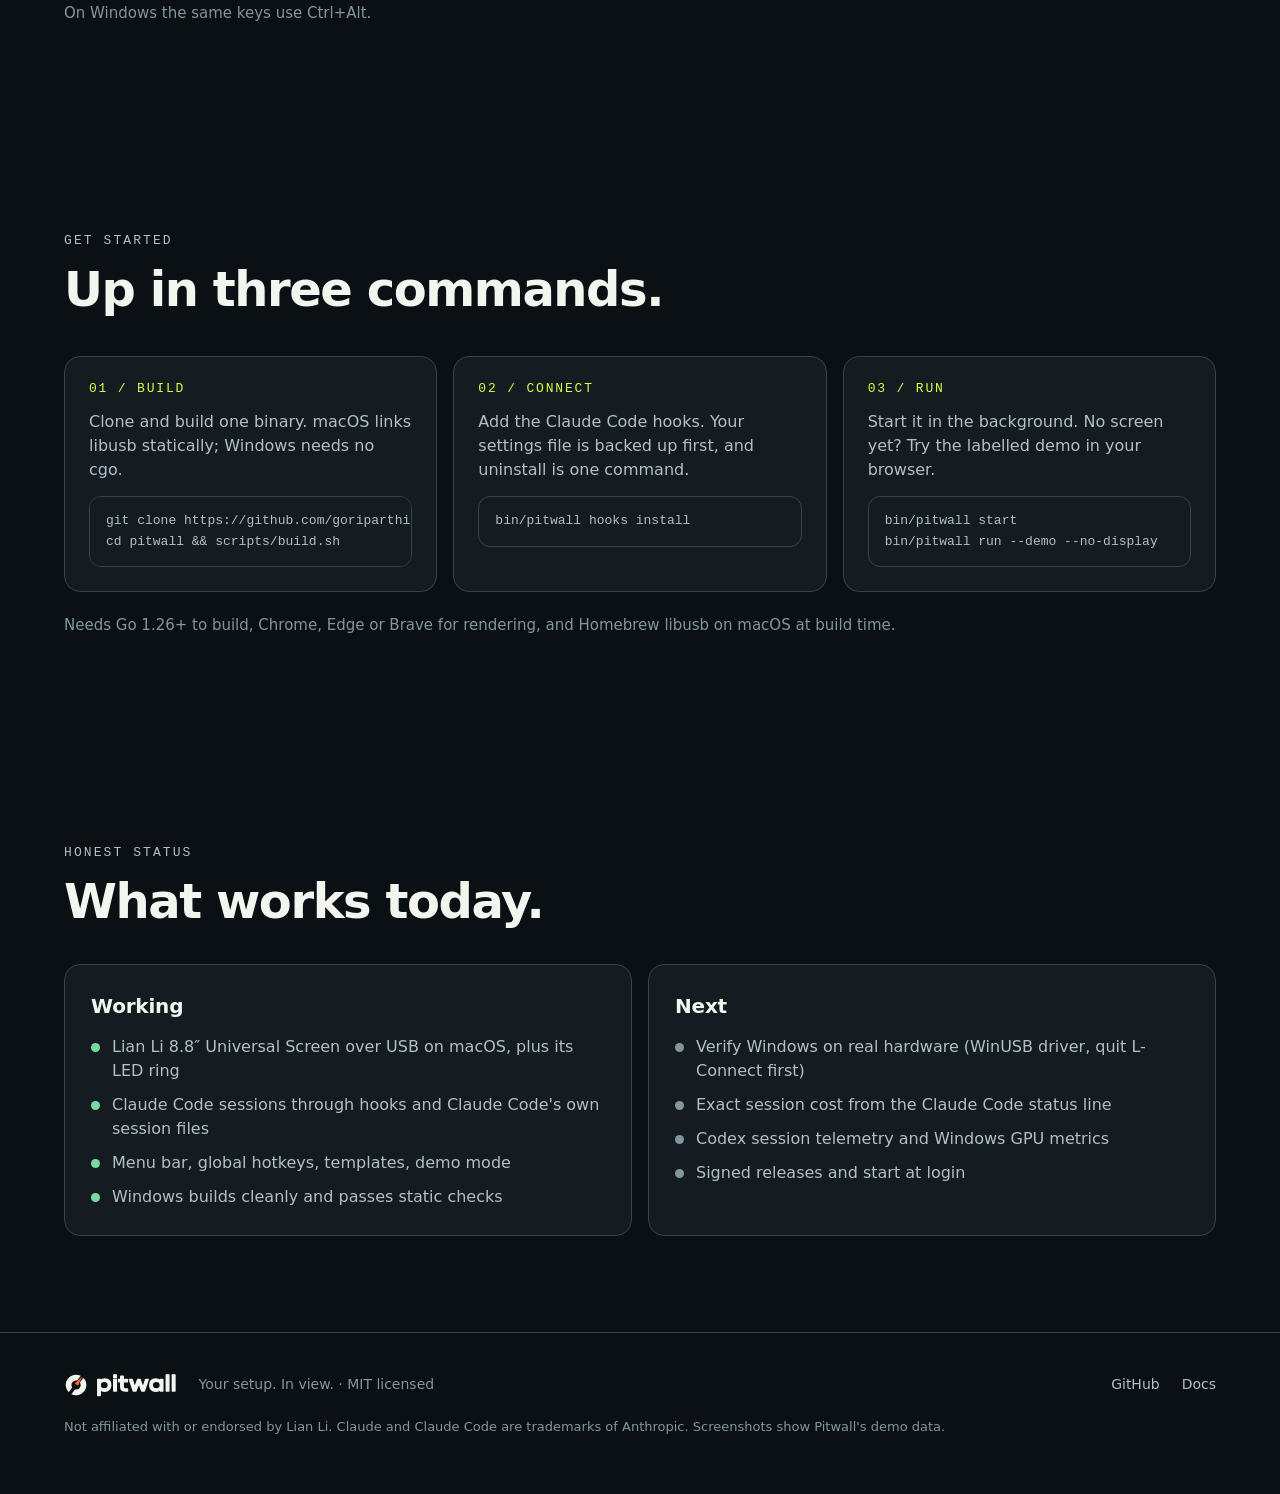
==== commit 1bd6c476: "Add an animated demo for the README and website Demo mode now plays a 36 second story: agents work, " ====
--- a/site/index.html
+++ b/site/index.html
@@ -68,7 +68,7 @@
 /* device showcase */
 .device { margin: 56px auto 0; max-width: 1248px; padding: 0 24px; position: relative; }
 .device .bezel { background: linear-gradient(180deg, #1a2026, #0d1114); border-radius: 18px; padding: 14px; box-shadow: 0 0 0 1px #2a333b, 0 40px 120px -30px rgba(0, 0, 0, .9), 0 0 0 7px #0a0d10, 0 0 0 8px #262e35; }
-.device .bezel img { border-radius: 6px; width: 100%; aspect-ratio: 4 / 1; object-fit: cover; }
+.device .bezel img, .device .bezel video { border-radius: 6px; width: 100%; height: auto; aspect-ratio: 4 / 1; object-fit: cover; display: block; background: #0B1014; }
 .device::after { content: ""; position: absolute; left: 10%; right: 10%; bottom: -60px; height: 80px; background: radial-gradient(closest-side, rgba(213, 255, 69, .10), transparent); pointer-events: none; }
 .caption { text-align: center; color: var(--text-3); font-size: 14px; margin-top: 26px; }
 
@@ -186,8 +186,8 @@
       </svg>
     </div>
     <figure class="device">
-      <div class="bezel"><img src="img/panel-balanced.jpg" width="3840" height="960" alt="Pitwall on a 1920 by 480 display: an agent waiting for approval highlighted in amber, a working agent, computer health tiles and a launcher"></div>
-      <figcaption class="caption">A real build at the Lian Li 8.8″ Universal Screen's native 1920 × 480, running Pitwall's labelled demo data.</figcaption>
+      <div class="bezel"><video id="demo" autoplay muted loop playsinline preload="auto" poster="img/pitwall-demo-poster.jpg" width="1920" height="480" aria-label="Pitwall in motion: agents working, an approval request turning the panel amber, a task finishing, and a tour of layouts"><source src="img/pitwall-demo.mp4" type="video/mp4"><img src="img/pitwall-demo.gif" alt="Pitwall in motion"></video></div>
+      <figcaption class="caption">Recorded from a real build at the Lian Li 8.8″ Universal Screen's native 1920 × 480, running Pitwall's labelled demo story.</figcaption>
     </figure>
   </header>
 
@@ -326,6 +326,11 @@
 </footer>
 
 <script>
+  // respect reduced motion: show the poster frame instead of playing the demo
+  (function () {
+    const v = document.getElementById('demo');
+    if (v && window.matchMedia('(prefers-reduced-motion: reduce)').matches) { v.removeAttribute('autoplay'); v.pause(); }
+  })();
   // gauge ticks around the hero dial
   (function () {
     const g = document.getElementById('ticks');
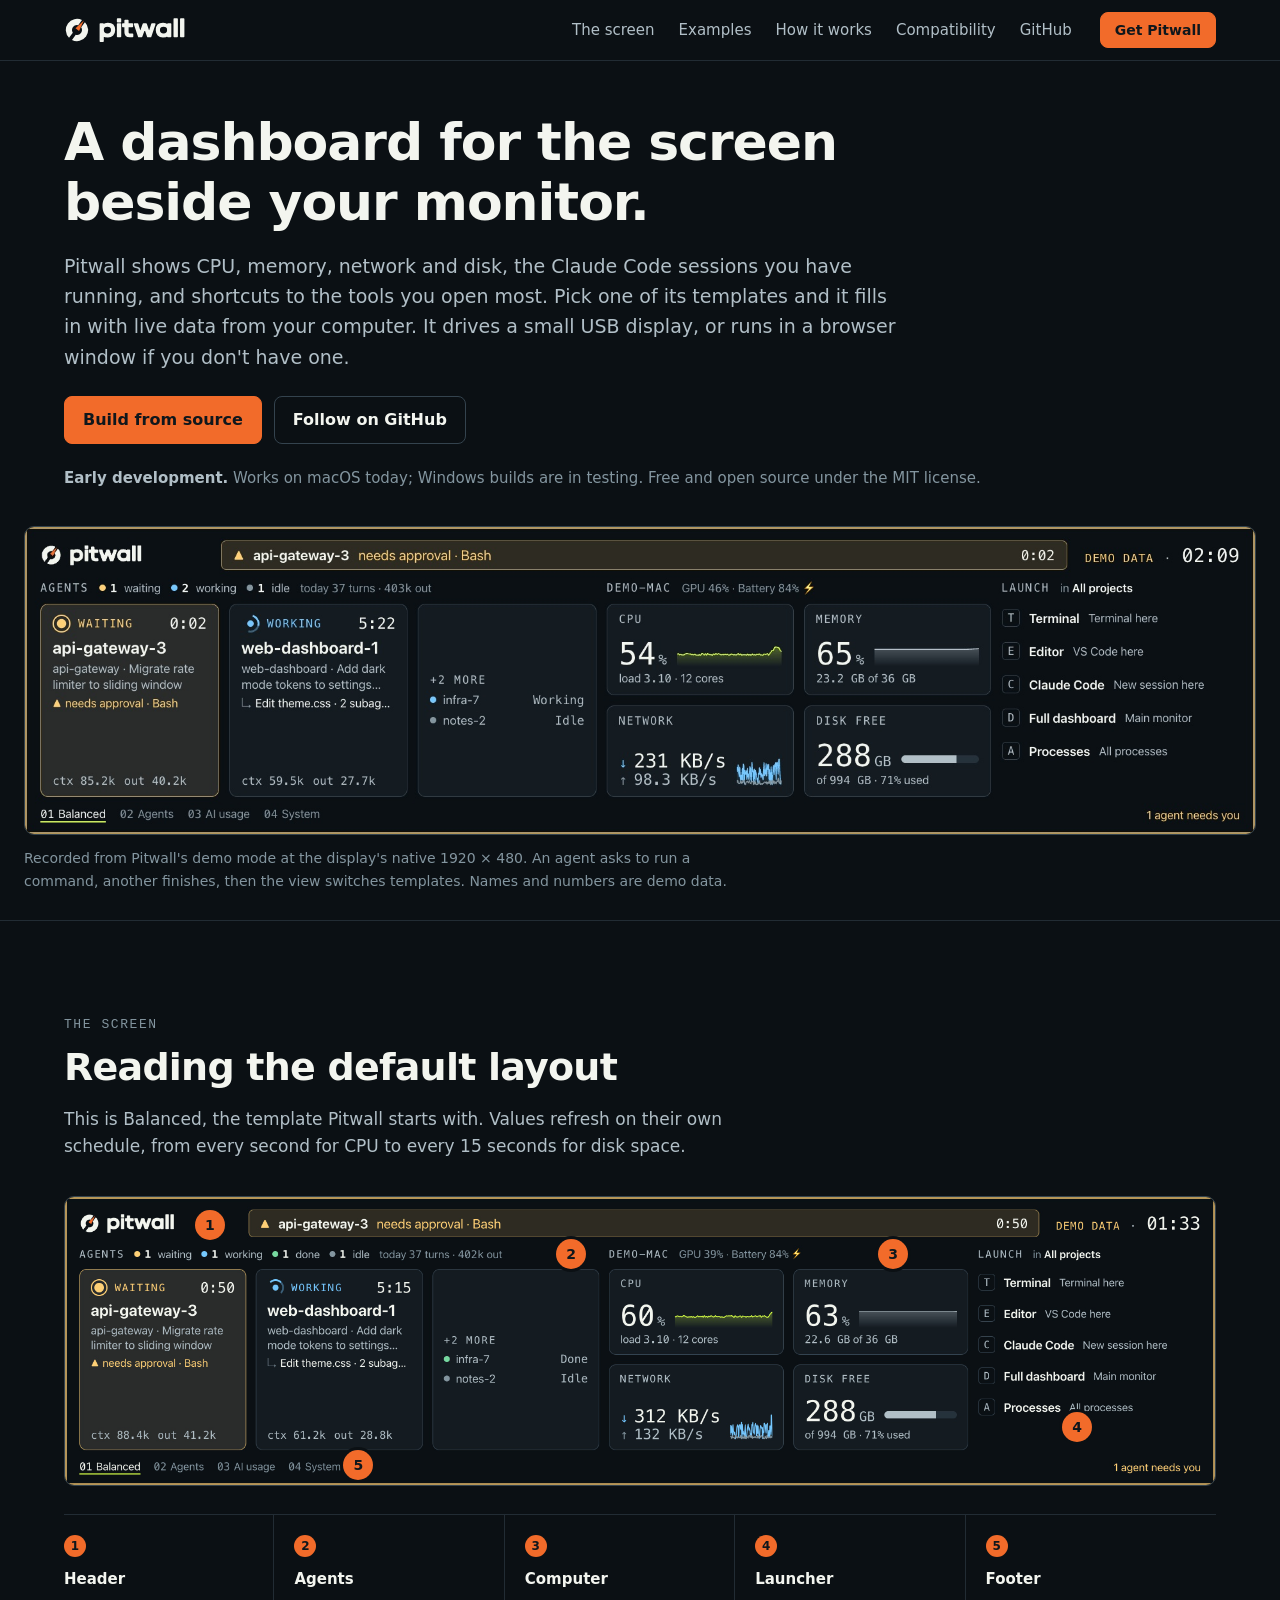
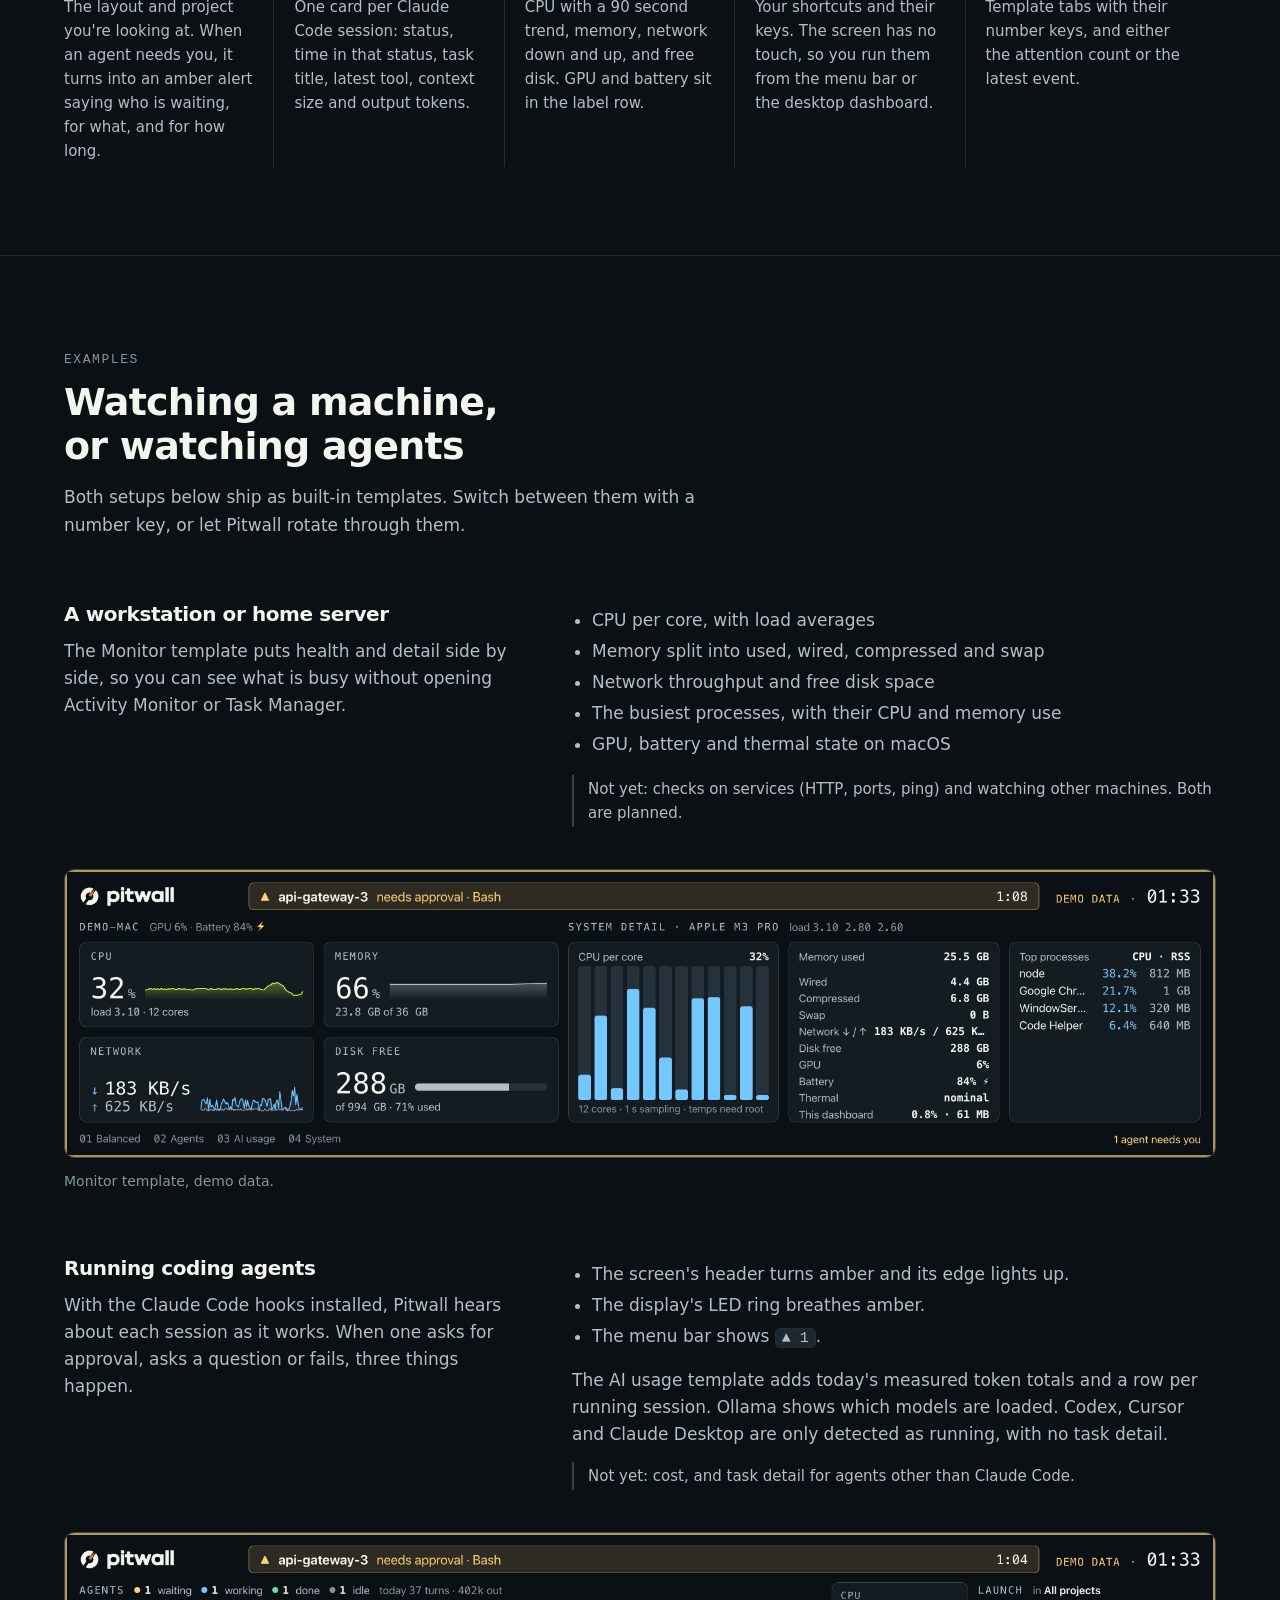
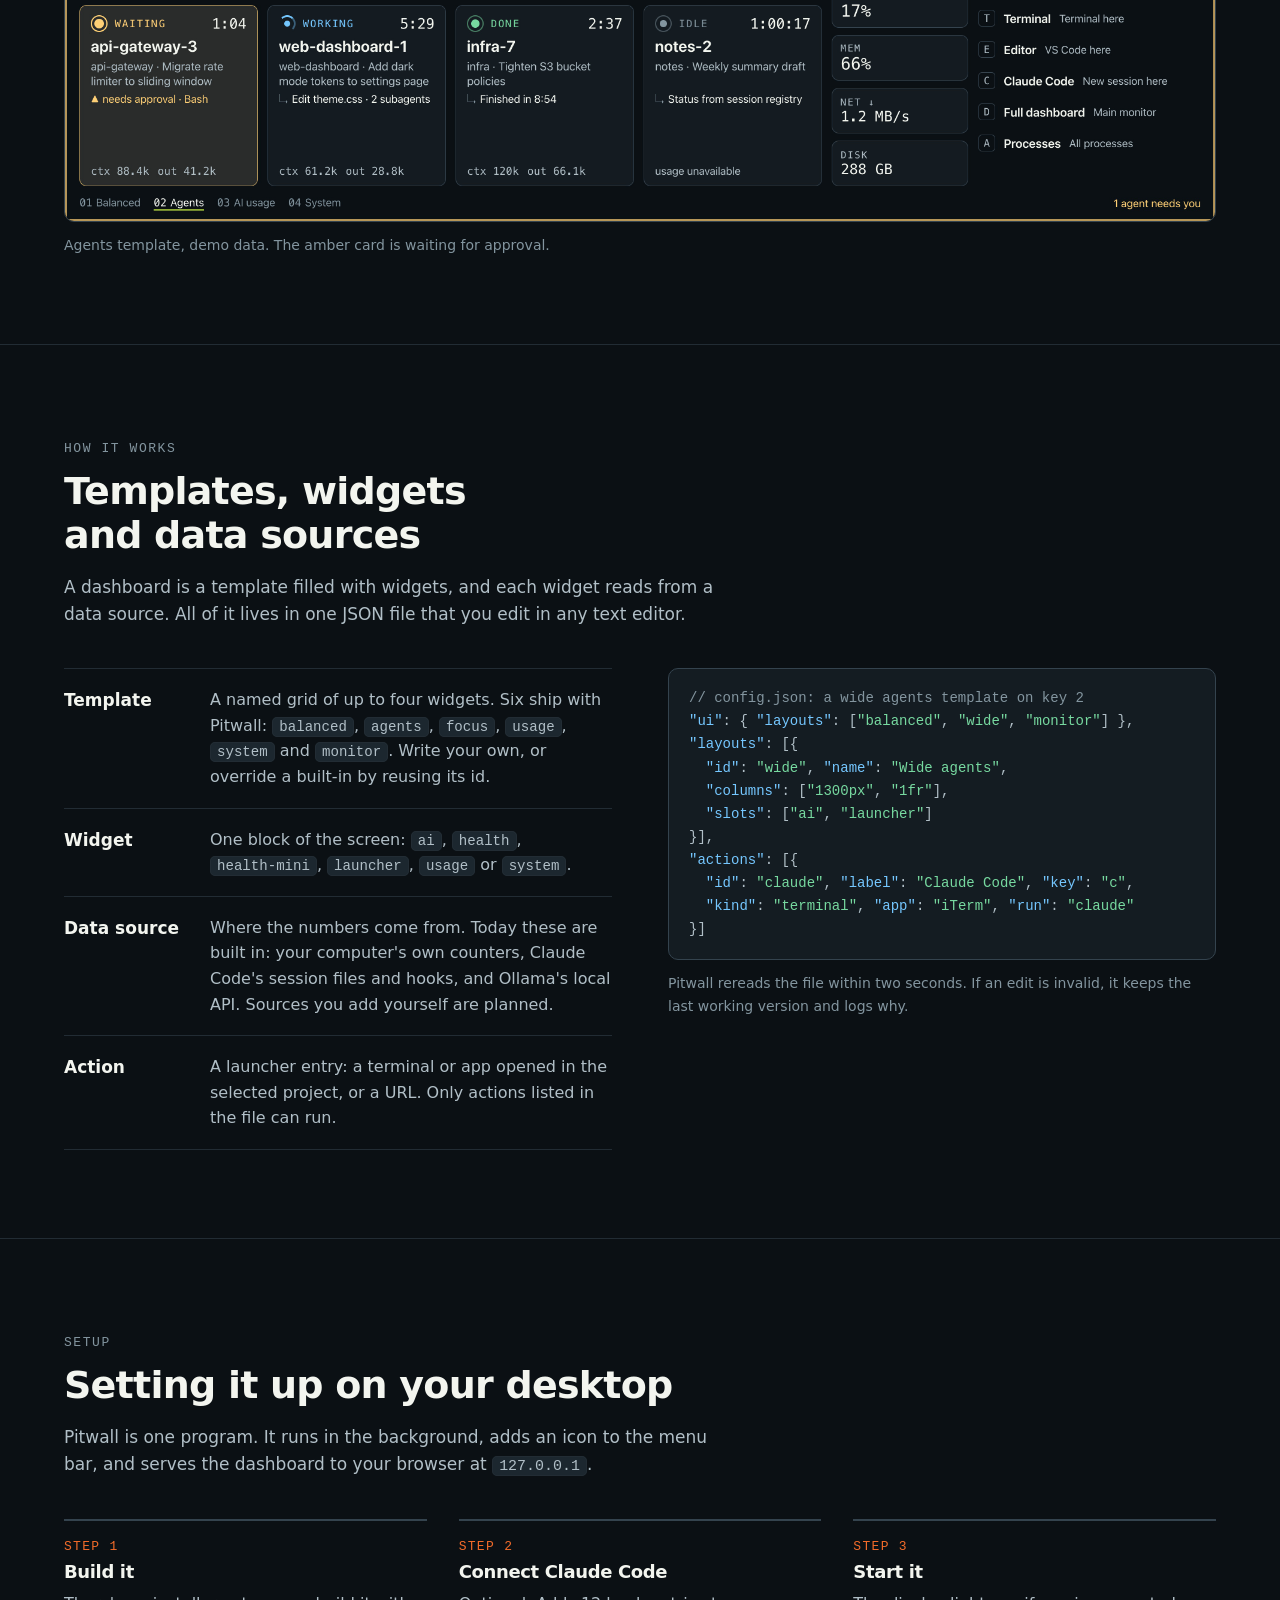
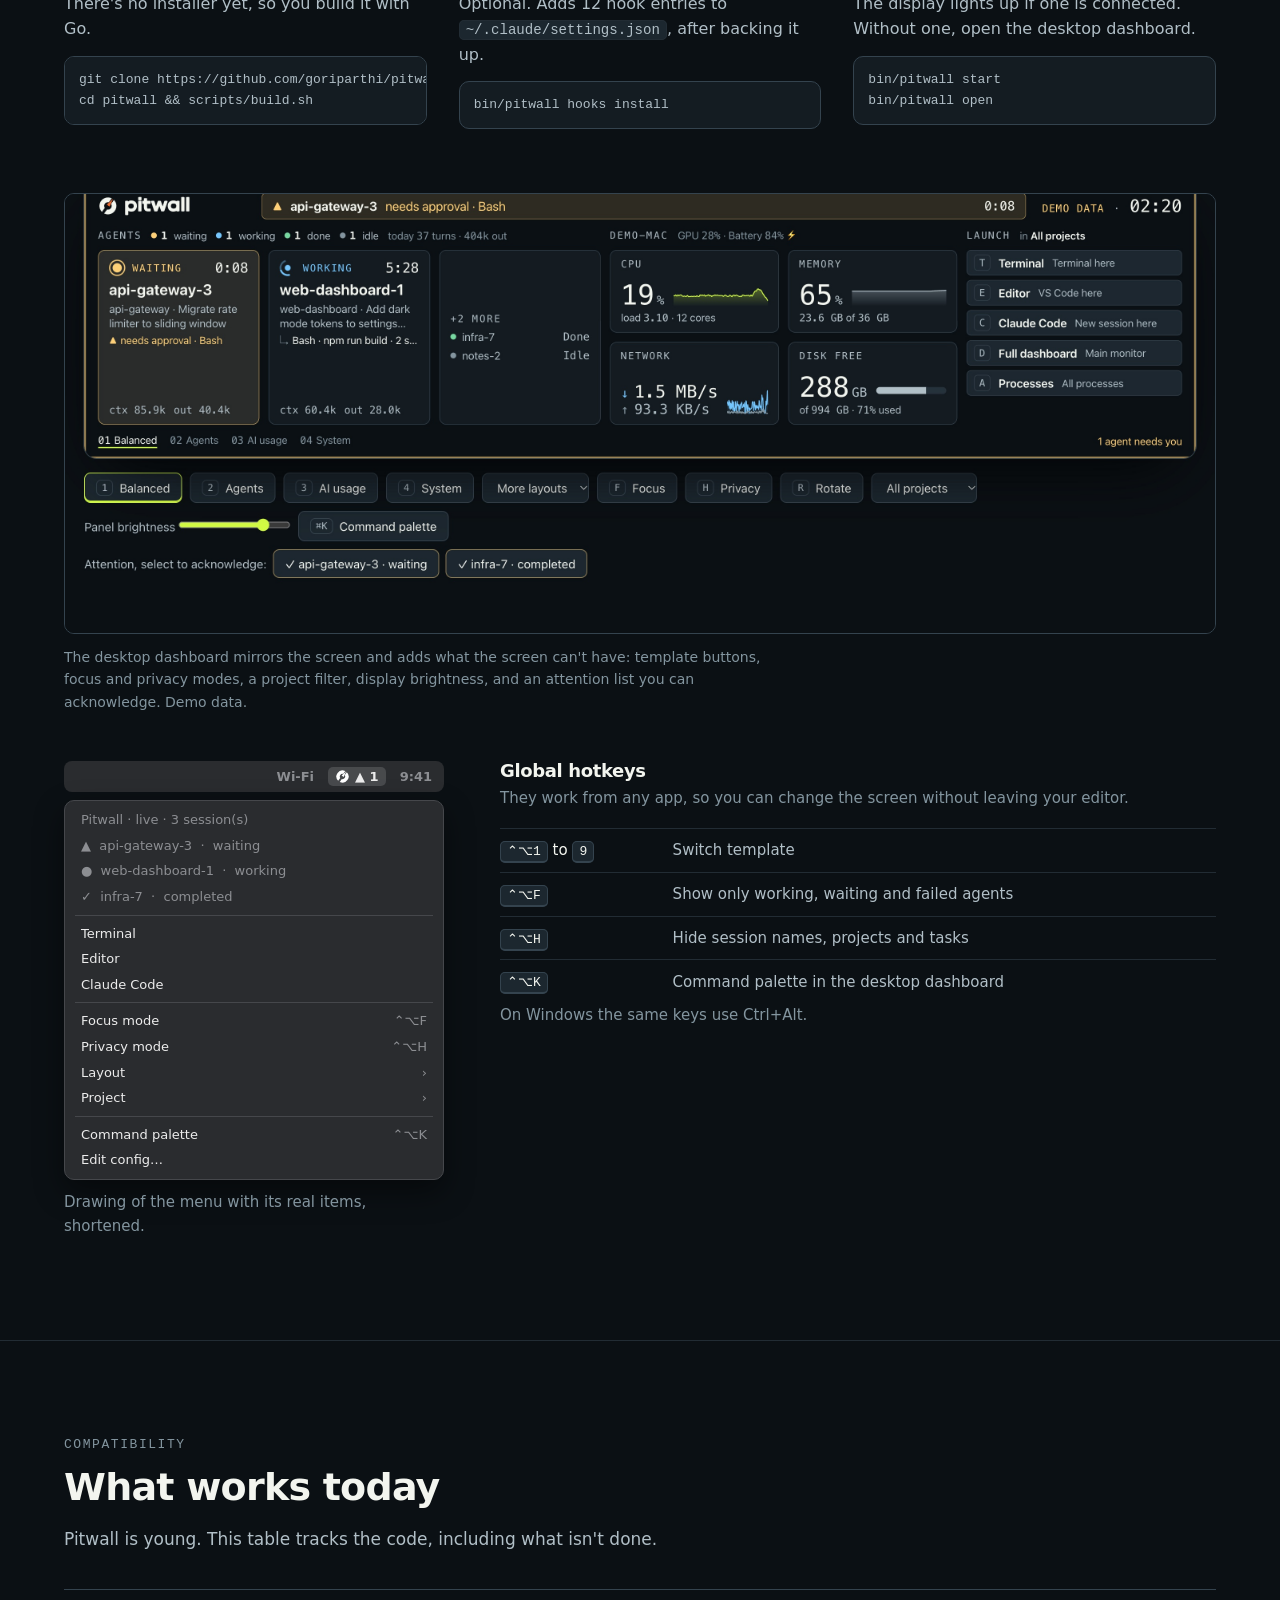
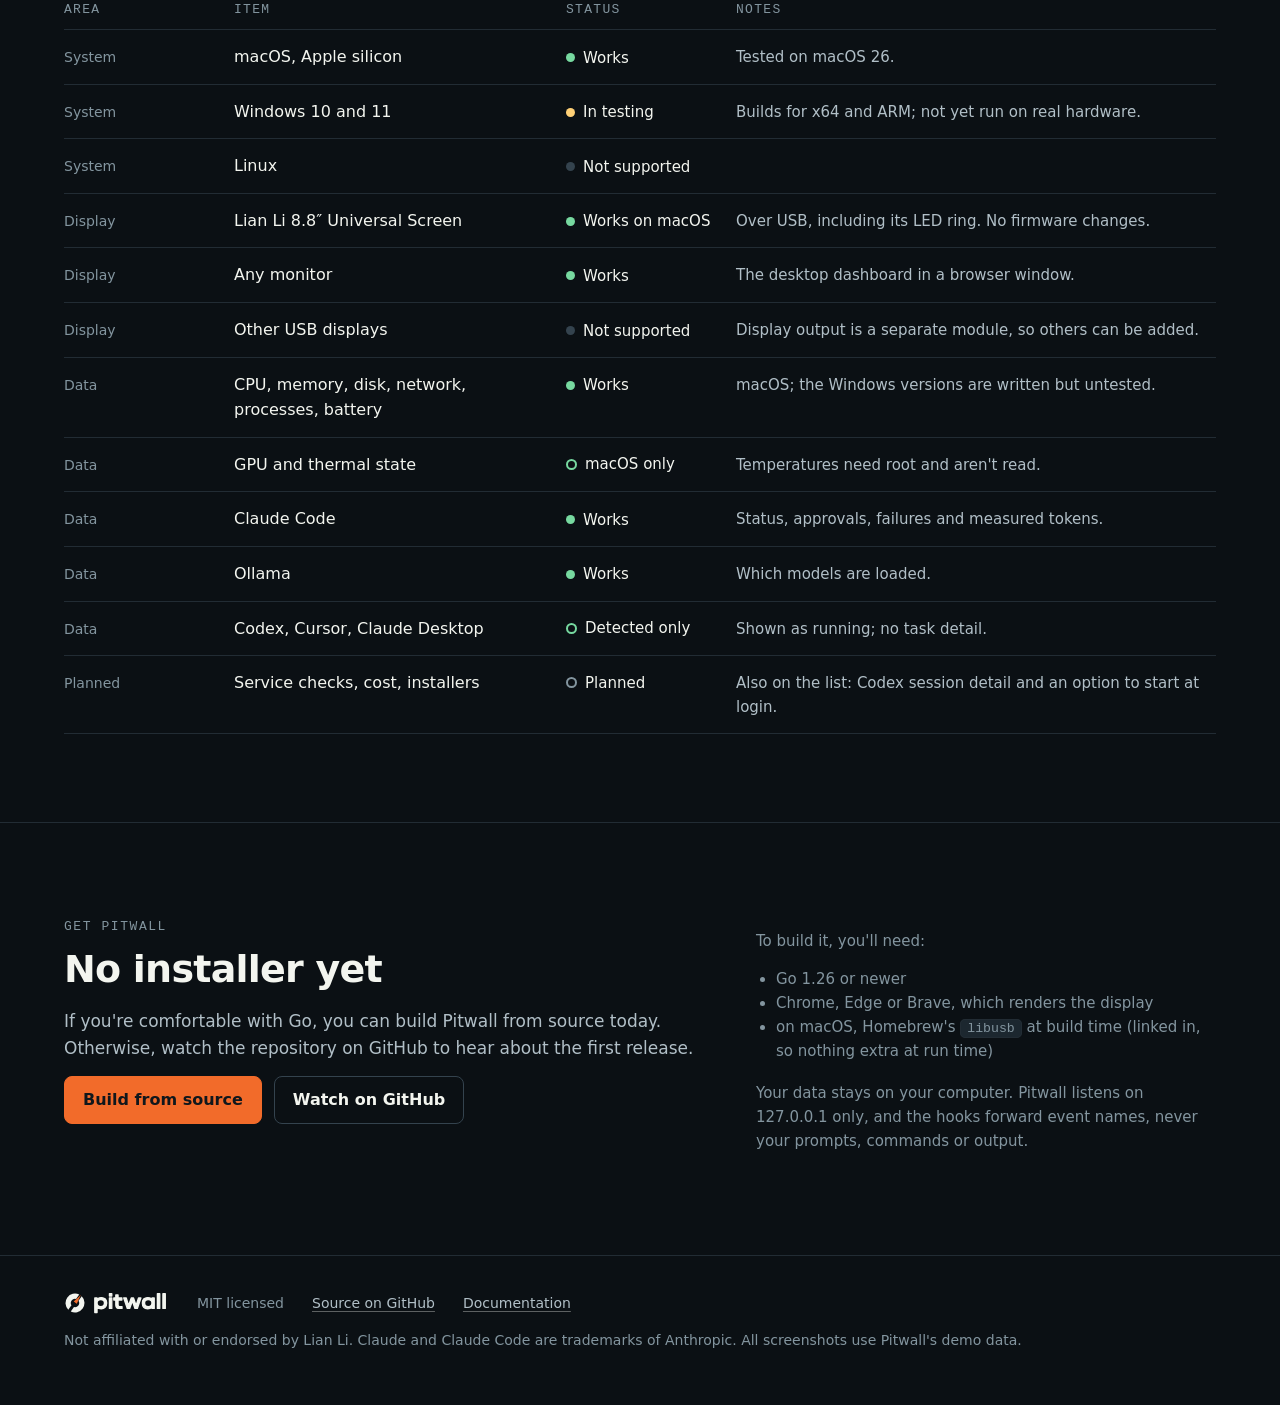
==== commit 359a4469: "Rewrite the website and README around the product Both now lead with what Pitwall is and show the re" ====
--- a/site/index.html
+++ b/site/index.html
@@ -3,314 +3,450 @@
 <head>
 <meta charset="utf-8">
 <meta name="viewport" content="width=device-width, initial-scale=1">
-<title>Pitwall · Your setup. In view.</title>
-<meta name="description" content="Pitwall turns a dedicated display into a glanceable view of your Claude Code agents, your machine and your shortcuts. Open source, local only, macOS and Windows.">
+<title>Pitwall: a dashboard for the screen beside your monitor</title>
+<meta name="description" content="Pitwall shows CPU, memory, network and disk, your running Claude Code sessions, and shortcuts on a small dedicated display or in a browser window. Built from templates. Open source, early development.">
 <meta name="theme-color" content="#0B1014">
 <link rel="icon" href="brand/favicon.svg" type="image/svg+xml">
 <link rel="icon" href="brand/favicon.ico" sizes="any">
 <link rel="apple-touch-icon" href="brand/icon-192.png">
 <meta property="og:type" content="website">
-<meta property="og:title" content="Pitwall · Your setup. In view.">
-<meta property="og:description" content="A personal command center for your AI agents and your machine, on a dedicated display.">
+<meta property="og:title" content="Pitwall: a dashboard for the screen beside your monitor">
+<meta property="og:description" content="System stats, AI agent status and shortcuts on a dedicated display or in a browser window. Open source, early development.">
 <meta property="og:image" content="https://goriparthi.github.io/pitwall/img/social-card.jpg">
 <meta property="og:url" content="https://goriparthi.github.io/pitwall/">
 <meta name="twitter:card" content="summary_large_image">
 <meta name="twitter:image" content="https://goriparthi.github.io/pitwall/img/social-card.jpg">
 <style>
 :root {
-  --canvas: #0B1014; --surface: #141C22; --raised: #1C272F; --border: #34434E;
+  --canvas: #0B1014; --surface: #141C22; --raised: #1C272F; --line: #34434E; --line-soft: #222C34;
   --text: #F3F5EF; --text-2: #B1BFC7; --text-3: #83959F;
-  --lime: #D5FF45; --lime-ink: #10171C; --orange: #F26B2A;
-  --info: #75C7FF; --ok: #77D9A0; --warn: #FFD076; --bad: #FF8E87;
+  --orange: #F26B2A; --orange-ink: #10171C;
+  --ok: #77D9A0; --warn: #FFD076; --info: #75C7FF;
   --font: system-ui, -apple-system, "Segoe UI", sans-serif;
   --mono: ui-monospace, "SF Mono", SFMono-Regular, Consolas, monospace;
 }
 * { box-sizing: border-box; }
-html { scroll-behavior: smooth; }
-body { margin: 0; background: var(--canvas); color: var(--text); font-family: var(--font); line-height: 1.5; -webkit-font-smoothing: antialiased; }
-img { max-width: 100%; height: auto; display: block; }
-a { color: inherit; }
-:focus-visible { outline: 3px solid var(--info); outline-offset: 4px; border-radius: 4px; }
+html { scroll-behavior: smooth; scroll-padding-top: 72px; }
+body { margin: 0; background: var(--canvas); color: var(--text); font: 17px/1.6 var(--font); -webkit-font-smoothing: antialiased; }
+img, video { max-width: 100%; height: auto; display: block; }
+a { color: var(--text); text-decoration-color: color-mix(in srgb, var(--text) 35%, transparent); text-underline-offset: 3px; }
+a:hover { text-decoration-color: var(--orange); }
+:focus-visible { outline: 3px solid var(--info); outline-offset: 3px; border-radius: 3px; }
+code, kbd, pre { font-family: var(--mono); }
+p code, li code, td code, dd code { white-space: nowrap; font-size: .88em; background: var(--raised); border: 1px solid var(--line-soft); padding: 1px 6px; border-radius: 5px; }
+h1, h2, h3 { margin: 0; font-weight: 650; letter-spacing: -.02em; line-height: 1.15; }
+h2 { font-size: clamp(28px, 3.2vw, 38px); text-wrap: balance; }
+h3 { font-size: 20px; }
+p { margin: 0 0 14px; }
 .wrap { max-width: 1200px; margin: 0 auto; padding: 0 24px; }
-.eyebrow { font: 13px/1.4 var(--mono); letter-spacing: .16em; text-transform: uppercase; color: var(--text-2); }
-.lead { font-size: clamp(18px, 2.1vw, 22px); color: var(--text-2); max-width: 640px; }
-h1, h2, h3 { margin: 0; letter-spacing: -.03em; }
-h2 { font-size: clamp(32px, 4.4vw, 48px); line-height: 1.08; margin: 14px 0 16px; }
-h3 { font-size: 20px; letter-spacing: -.01em; }
-section { padding: 96px 0; }
-.btn { display: inline-flex; align-items: center; gap: 10px; min-height: 48px; padding: 12px 22px; border-radius: 8px; border: 1px solid var(--border); background: var(--raised); color: var(--text); text-decoration: none; font-weight: 600; transition: border-color 120ms, transform 120ms; }
-.btn:hover { border-color: #4A5D6A; transform: translateY(-1px); }
-.btn.primary { background: var(--lime); border-color: var(--lime); color: var(--lime-ink); }
-.btn.primary:hover { border-color: var(--lime); filter: brightness(1.04); }
+.wide { max-width: 1640px; margin: 0 auto; padding: 0 24px; }
+.label { font: 13px/1.4 var(--mono); letter-spacing: .12em; text-transform: uppercase; color: var(--text-3); }
+.muted { color: var(--text-2); }
+.small { font-size: 15px; color: var(--text-3); }
+.btn { display: inline-flex; align-items: center; gap: 8px; min-height: 44px; padding: 10px 18px; border-radius: 8px; border: 1px solid var(--line); color: var(--text); text-decoration: none; font-weight: 600; font-size: 16px; }
+.btn:hover { border-color: #4A5D6A; }
+.btn.go { background: var(--orange); border-color: var(--orange); color: var(--orange-ink); }
+.btn.go:hover { background: #F57B3F; }
 
 /* nav */
-nav { position: sticky; top: 0; z-index: 10; background: color-mix(in srgb, var(--canvas) 86%, transparent); backdrop-filter: blur(10px); border-bottom: 1px solid color-mix(in srgb, var(--border) 50%, transparent); }
-nav .wrap { display: flex; align-items: center; gap: 28px; height: 68px; }
-nav .logo img { height: 30px; width: auto; }
-nav .links { margin-left: auto; display: flex; gap: 26px; font-size: 15px; }
-nav .links a { color: var(--text-2); text-decoration: none; }
-nav .links a:hover { color: var(--text); }
+nav { position: sticky; top: 0; z-index: 10; background: var(--canvas); border-bottom: 1px solid var(--line-soft); }
+nav .wrap { display: flex; align-items: center; gap: 28px; height: 60px; }
+nav .logo img { height: 26px; width: auto; }
+nav ul { list-style: none; margin: 0 0 0 auto; padding: 0; display: flex; gap: 24px; font-size: 15px; }
+nav ul a { color: var(--text-2); text-decoration: none; }
+nav ul a:hover { color: var(--text); }
+nav .btn { min-height: 36px; padding: 6px 14px; font-size: 14px; }
 
 /* hero */
-.hero { padding: 72px 0 40px; position: relative; overflow: hidden; }
-.hero .wrap { display: grid; grid-template-columns: 1.25fr .75fr; gap: 40px; align-items: center; }
-.hero h1 { font-size: clamp(52px, 8vw, 96px); line-height: 1.02; letter-spacing: -.035em; margin: 18px 0 22px; }
-.hero h1 span { color: var(--lime); }
-.cta { display: flex; flex-wrap: wrap; gap: 12px; margin: 30px 0 22px; }
-.meta { display: flex; flex-wrap: wrap; gap: 8px 18px; font: 13px var(--mono); color: var(--text-3); letter-spacing: .06em; text-transform: uppercase; }
-.meta b { color: var(--text-2); font-weight: 500; }
-.dial { width: 100%; max-width: 420px; justify-self: center; filter: drop-shadow(0 30px 60px rgba(242, 107, 42, .12)); }
-.dial .needle { transform-origin: 100px 100px; animation: sweep 6s cubic-bezier(.45, 0, .2, 1) infinite; }
-.dial .tick { stroke: var(--border); stroke-width: 2; }
-.dial .tick.hot { stroke: var(--text-3); }
-@keyframes sweep { 0%, 100% { transform: rotate(-10deg); } 45% { transform: rotate(4deg); } 60% { transform: rotate(2deg); } }
-
-/* device showcase */
-.device { margin: 56px auto 0; max-width: 1248px; padding: 0 24px; position: relative; }
-.device .bezel { background: linear-gradient(180deg, #1a2026, #0d1114); border-radius: 18px; padding: 14px; box-shadow: 0 0 0 1px #2a333b, 0 40px 120px -30px rgba(0, 0, 0, .9), 0 0 0 7px #0a0d10, 0 0 0 8px #262e35; }
-.device .bezel img, .device .bezel video { border-radius: 6px; width: 100%; height: auto; aspect-ratio: 4 / 1; object-fit: cover; display: block; background: #0B1014; }
-.device::after { content: ""; position: absolute; left: 10%; right: 10%; bottom: -60px; height: 80px; background: radial-gradient(closest-side, rgba(213, 255, 69, .10), transparent); pointer-events: none; }
-.caption { text-align: center; color: var(--text-3); font-size: 14px; margin-top: 26px; }
-
-/* attention */
-.channels { display: grid; grid-template-columns: repeat(3, 1fr); gap: 16px; margin-top: 40px; }
-.chan { background: var(--surface); border: 1px solid var(--border); border-radius: 16px; padding: 26px; display: flex; flex-direction: column; gap: 14px; }
-.chan p { margin: 0; color: var(--text-2); }
-.chan .art { height: 150px; border-radius: 12px; background: var(--canvas); border: 1px solid #222c34; display: grid; place-items: center; overflow: hidden; position: relative; }
-.pill { display: flex; align-items: center; gap: 8px; padding: 9px 13px; border-radius: 8px; font-size: 14px; max-width: calc(100% - 24px); white-space: nowrap; background: color-mix(in srgb, var(--warn) 14%, var(--canvas)); border: 1px solid color-mix(in srgb, var(--warn) 55%, transparent); color: var(--warn); box-shadow: 0 0 0 3px color-mix(in srgb, var(--warn) 18%, transparent); }
-.pill b { color: var(--text); }
-.ring { width: 112px; height: 112px; border-radius: 50%; border: 10px solid var(--warn); animation: breathe 1.6s ease-in-out infinite; box-shadow: 0 0 40px color-mix(in srgb, var(--warn) 40%, transparent), inset 0 0 22px color-mix(in srgb, var(--warn) 30%, transparent); }
-@keyframes breathe { 50% { opacity: .35; box-shadow: 0 0 10px color-mix(in srgb, var(--warn) 20%, transparent); } }
-.menubar { width: 88%; height: 34px; border-radius: 8px; background: #E9E9EA; display: flex; align-items: center; justify-content: flex-end; gap: 16px; padding: 0 14px; color: #1d1d1f; font: 600 14px var(--font); }
-.menubar .me { display: flex; align-items: center; gap: 6px; padding: 3px 8px; border-radius: 5px; background: rgba(0, 0, 0, .08); }
-.menubar img { width: 18px; height: 18px; }
-.menubar .dim { color: #6e6e73; font-weight: 500; }
-.illus { position: absolute; bottom: 8px; right: 10px; font: 11px var(--mono); color: var(--text-3); letter-spacing: .08em; text-transform: uppercase; }
-
-/* features */
-.features { display: grid; grid-template-columns: repeat(3, 1fr); gap: 16px; margin-top: 40px; }
-.feat { background: var(--surface); border: 1px solid var(--border); border-radius: 16px; padding: 26px; }
-.feat .ico { width: 40px; height: 40px; border-radius: 10px; background: var(--raised); border: 1px solid var(--border); display: grid; place-items: center; margin-bottom: 18px; color: var(--lime); }
-.feat p { color: var(--text-2); margin: 10px 0 0; }
-.feat code { font-family: var(--mono); font-size: 13px; color: var(--text); background: var(--raised); padding: 1px 6px; border-radius: 5px; }
-
-/* templates */
-.tabs { display: flex; flex-wrap: wrap; gap: 8px; margin: 36px 0 22px; }
-.tabs button { font: inherit; font-size: 15px; color: var(--text-2); background: none; border: 1px solid var(--border); border-radius: 8px; padding: 9px 16px; cursor: pointer; min-height: 40px; }
-.tabs button .n { font-family: var(--mono); color: var(--text-3); margin-right: 6px; }
-.tabs button[aria-selected="true"] { color: var(--text); background: var(--raised); box-shadow: inset 0 -2px 0 var(--lime); }
-.shot { border-radius: 12px; border: 1px solid var(--border); overflow: hidden; background: var(--surface); }
-.shot img { width: 100%; aspect-ratio: 4 / 1; object-fit: cover; }
-.tpl-note { color: var(--text-3); font-size: 15px; margin-top: 14px; min-height: 24px; }
-.split { display: grid; grid-template-columns: 1fr 1fr; gap: 40px; align-items: center; margin-top: 56px; }
-pre { margin: 0; background: var(--surface); border: 1px solid var(--border); border-radius: 12px; padding: 20px 22px; overflow-x: auto; font: 14px/1.6 var(--mono); color: var(--text-2); }
+.hero { padding: 52px 0 28px; }
+.hero h1 { font-size: clamp(34px, 4.2vw, 52px); max-width: 24ch; text-wrap: balance; }
+.hero .lede { font-size: clamp(17px, 1.5vw, 19px); color: var(--text-2); max-width: 70ch; margin: 18px 0 24px; }
+.hero .actions { display: flex; flex-wrap: wrap; gap: 12px; align-items: center; }
+.hero .status { margin-top: 22px; font-size: 15px; color: var(--text-3); }
+.hero .status b { color: var(--text-2); font-weight: 600; }
+
+/* screen captures: shown large; on narrow screens they scroll sideways at a readable size */
+.screen { margin-top: 36px; margin-bottom: 0; }
+.screen .frame { border: 1px solid var(--line); border-radius: 10px; overflow: hidden; background: #000; }
+.screen video, .screen img { width: 100%; aspect-ratio: 4 / 1; background: var(--canvas); }
+.screen figcaption, figure figcaption { margin-top: 12px; font-size: 14px; color: var(--text-3); max-width: 80ch; }
+.scroll-hint { display: none; }
+
+section { padding: 88px 0; border-top: 1px solid var(--line-soft); }
+.intro { max-width: 680px; }
+.intro p { color: var(--text-2); }
+.intro h2 { margin: 10px 0 16px; }
+
+/* anatomy */
+.anatomy { position: relative; margin: 36px 0 0; }
+.anatomy .frame { position: relative; border: 1px solid var(--line); border-radius: 10px; overflow: hidden; }
+.pin { position: absolute; width: 30px; height: 30px; margin: -15px 0 0 -15px; border-radius: 50%; background: var(--orange); color: var(--orange-ink); font: 700 14px/30px var(--font); text-align: center; box-shadow: 0 0 0 3px var(--canvas); }
+.legend { list-style: none; counter-reset: n; margin: 28px 0 0; padding: 0; display: grid; grid-template-columns: repeat(5, 1fr); gap: 0; border-top: 1px solid var(--line-soft); }
+.legend li { counter-increment: n; padding: 18px 20px 4px 0; border-right: 1px solid var(--line-soft); margin-right: 20px; font-size: 15px; color: var(--text-2); }
+.legend li:last-child { border-right: 0; margin-right: 0; }
+.legend li::before { content: counter(n); display: inline-block; width: 22px; height: 22px; border-radius: 50%; background: var(--orange); color: var(--orange-ink); font: 700 12px/22px var(--font); text-align: center; margin-bottom: 10px; }
+.legend b { display: block; color: var(--text); font-weight: 600; margin-bottom: 4px; }
+
+/* examples: copy in two columns, then the capture at full width so it stays readable */
+.example { margin-top: 64px; }
+.example .copy { display: grid; grid-template-columns: 5fr 7fr; gap: 48px; margin-bottom: 28px; }
+.example h3 { margin-bottom: 12px; }
+.example .copy p { color: var(--text-2); }
+.example ul { margin: 0 0 16px; padding-left: 20px; color: var(--text-2); }
+.example li { margin: 4px 0; }
+.not-yet { border-left: 2px solid var(--line); padding: 2px 0 2px 14px; font-size: 15px; color: var(--text-3); }
+.example figure, .desk figure { margin: 0; }
+.example figure img { border: 1px solid var(--line); border-radius: 10px; }
+
+/* model */
+.model { display: grid; grid-template-columns: 1fr 1fr; gap: 56px; margin-top: 40px; align-items: start; }
+dl.terms { margin: 0; }
+dl.terms > div { display: grid; grid-template-columns: 130px 1fr; gap: 16px; padding: 18px 0; border-top: 1px solid var(--line-soft); }
+dl.terms > div:last-child { border-bottom: 1px solid var(--line-soft); }
+dl.terms dt { font-weight: 600; }
+dl.terms dd { margin: 0; color: var(--text-2); font-size: 16px; }
+pre { margin: 0; background: var(--surface); border: 1px solid var(--line); border-radius: 10px; padding: 18px 20px; overflow-x: auto; font-size: 14px; line-height: 1.65; color: var(--text-2); }
 pre .k { color: var(--info); } pre .s { color: var(--ok); } pre .c { color: var(--text-3); }
 
-/* grid children may shrink so wide code blocks scroll instead of widening the page */
-.split > *, .steps > *, .status > *, .channels > *, .features > *, .hero .wrap > * { min-width: 0; }
-
-/* companion */
-.companion img { border-radius: 14px; border: 1px solid var(--border); box-shadow: 0 30px 90px -30px #000; }
-.keys { display: grid; grid-template-columns: repeat(4, 1fr); gap: 12px; margin-top: 28px; }
-.key { background: var(--surface); border: 1px solid var(--border); border-radius: 12px; padding: 14px 16px; display: flex; flex-direction: column; gap: 8px; }
-.key kbd { font: 15px var(--mono); color: var(--text); display: inline-flex; gap: 4px; }
-.key kbd span { min-width: 30px; height: 30px; padding: 0 7px; display: inline-grid; place-items: center; border-radius: 7px; border: 1px solid var(--border); border-bottom-width: 3px; background: var(--raised); }
-.key small { color: var(--text-2); font-size: 14px; }
-
-/* start */
-.steps { display: grid; grid-template-columns: repeat(3, 1fr); gap: 16px; margin-top: 40px; counter-reset: s; }
-.step { background: var(--surface); border: 1px solid var(--border); border-radius: 16px; padding: 24px; display: flex; flex-direction: column; gap: 14px; }
-.step .num { font: 13px var(--mono); color: var(--lime); letter-spacing: .14em; }
-.step p { margin: 0; color: var(--text-2); }
-.step pre { padding: 14px 16px; font-size: 13px; }
-.req { margin-top: 22px; color: var(--text-3); font-size: 15px; }
-
-/* status */
-.status { display: grid; grid-template-columns: 1fr 1fr; gap: 16px; margin-top: 36px; }
-.status ul { margin: 14px 0 0; padding: 0; list-style: none; display: flex; flex-direction: column; gap: 10px; }
-.status li { display: flex; gap: 12px; color: var(--text-2); }
-.status li::before { content: ""; flex: none; width: 9px; height: 9px; border-radius: 50%; margin-top: 8px; background: var(--ok); }
-.status .next li::before { background: var(--text-3); }
-.status .box { background: var(--surface); border: 1px solid var(--border); border-radius: 16px; padding: 26px; }
-
-footer { border-top: 1px solid var(--border); padding: 40px 0 60px; color: var(--text-3); font-size: 14px; }
-footer .wrap { display: flex; flex-wrap: wrap; gap: 20px; align-items: center; }
-footer img { height: 24px; }
-footer .right { margin-left: auto; display: flex; gap: 22px; }
-footer a { color: var(--text-2); text-decoration: none; }
-
-@media (max-width: 900px) {
-  .hero .wrap, .split, .status { grid-template-columns: 1fr; }
-  .dial { max-width: 280px; order: -1; }
-  .channels, .features, .steps { grid-template-columns: 1fr; }
-  .keys { grid-template-columns: repeat(2, 1fr); }
-  nav .links a:not(.gh) { display: none; }
+/* grid children may shrink so code blocks scroll inside instead of widening the page */
+.model > *, .desk-row > *, .get > *, .example .copy > *, .steps > * { min-width: 0; }
+
+/* setup */
+.steps { list-style: none; margin: 40px 0 0; padding: 0; display: grid; grid-template-columns: repeat(3, 1fr); gap: 32px; counter-reset: s; }
+.steps li { counter-increment: s; border-top: 2px solid var(--line); padding-top: 18px; }
+.steps li::before { content: "Step " counter(s); display: block; font: 13px var(--mono); letter-spacing: .1em; text-transform: uppercase; color: var(--orange); margin-bottom: 8px; }
+.steps h3 { font-size: 18px; margin-bottom: 8px; }
+.steps p { color: var(--text-2); font-size: 16px; }
+.steps pre { font-size: 13px; padding: 12px 14px; }
+.desk { margin-top: 64px; }
+.desk-row { display: grid; grid-template-columns: minmax(280px, 380px) 1fr; gap: 56px; margin-top: 48px; align-items: start; }
+.desk figure { margin: 0; }
+.desk figure > img { border: 1px solid var(--line); border-radius: 10px; }
+.menu { background: #2A2C2F; color: #ECECEC; border: 1px solid #45474B; border-radius: 10px; padding: 6px; font: 13px/1.2 -apple-system, var(--font); box-shadow: 0 12px 30px rgba(0, 0, 0, .45); }
+.menu div { padding: 5px 10px; border-radius: 5px; display: flex; gap: 12px; white-space: nowrap; }
+.menu .dim { color: #8C8E92; }
+.menu .k { margin-left: auto; color: #8C8E92; }
+.menu hr { border: 0; border-top: 1px solid #45474B; margin: 5px 4px; }
+.menu .sub::after { content: "›"; margin-left: auto; color: #8C8E92; }
+.menubar { display: flex; justify-content: flex-end; align-items: center; gap: 14px; padding: 6px 12px; margin-bottom: 8px; border-radius: 8px; background: #2A2C2F; font: 600 13px -apple-system, var(--font); color: #ECECEC; }
+.menubar .me { display: flex; align-items: center; gap: 5px; padding: 2px 7px; border-radius: 5px; background: rgba(255, 255, 255, .14); }
+.menubar img { width: 15px; height: 15px; filter: invert(1); }
+table.keys { width: 100%; border-collapse: collapse; margin-top: 18px; font-size: 15px; }
+table.keys td { padding: 9px 0; border-top: 1px solid var(--line-soft); color: var(--text-2); }
+table.keys td:first-child { color: var(--text); white-space: nowrap; padding-right: 14px; }
+kbd { font-size: 13px; padding: 2px 6px; border: 1px solid var(--line); border-bottom-width: 2px; border-radius: 5px; background: var(--raised); color: var(--text); }
+
+/* compatibility */
+.compat { margin-top: 36px; border-top: 1px solid var(--line); }
+.compat .row { display: grid; grid-template-columns: 150px 1.3fr 150px 2fr; gap: 20px; padding: 14px 0; border-bottom: 1px solid var(--line-soft); align-items: baseline; font-size: 16px; }
+.compat .row.head { font: 13px var(--mono); letter-spacing: .1em; text-transform: uppercase; color: var(--text-3); padding: 12px 0; }
+.compat .cat { color: var(--text-3); font-size: 14px; }
+.compat .note { color: var(--text-2); font-size: 15px; }
+.st { display: inline-flex; align-items: center; gap: 8px; font-size: 15px; white-space: nowrap; }
+.st::before { content: ""; width: 9px; height: 9px; border-radius: 50%; flex: none; }
+.st.yes::before { background: var(--ok); }
+.st.test::before { background: var(--warn); }
+.st.part::before { background: transparent; border: 2px solid var(--ok); width: 7px; height: 7px; }
+.st.plan::before { background: transparent; border: 2px solid var(--text-3); width: 7px; height: 7px; }
+.st.no::before { background: var(--line); }
+
+/* get */
+.get { display: grid; grid-template-columns: 7fr 5fr; gap: 48px; align-items: start; }
+.get .actions { display: flex; flex-wrap: wrap; gap: 12px; margin-top: 8px; }
+.get .req { font-size: 15px; color: var(--text-3); margin-top: 18px; }
+
+footer { border-top: 1px solid var(--line-soft); padding: 36px 0 56px; color: var(--text-3); font-size: 14px; }
+footer .wrap { display: flex; flex-wrap: wrap; gap: 14px 28px; align-items: center; }
+footer img { height: 22px; width: auto; }
+footer a { color: var(--text-2); }
+footer .fine { flex-basis: 100%; }
+
+@media (max-width: 1000px) {
+  .legend { grid-template-columns: 1fr 1fr; }
+  .legend li { border-right: 0; margin-right: 0; border-bottom: 1px solid var(--line-soft); padding-bottom: 14px; }
+  .example .copy, .model, .desk-row, .get { grid-template-columns: 1fr; gap: 20px; }
+  .steps { grid-template-columns: 1fr; gap: 24px; }
+  .compat .row { grid-template-columns: 1fr 140px; gap: 4px 16px; }
+  .compat .row.head { display: none; }
+  .compat .cat { grid-column: 1 / -1; }
+  .compat .note { grid-column: 1 / -1; }
+}
+@media (max-width: 720px) {
+  body { font-size: 16px; }
+  nav ul li:not(.gh) { display: none; }
+  nav .btn { display: none; }
   section { padding: 64px 0; }
+  .hero { padding-top: 40px; }
+  /* keep the 1920 x 480 captures readable: fixed width, swipe sideways */
+  .screen .frame, .anatomy .scroller { overflow-x: auto; -webkit-overflow-scrolling: touch; }
+  .screen video, .screen .frame > img, .anatomy .frame { width: 1040px; max-width: none; }
+  .example figure { overflow-x: auto; border: 1px solid var(--line); border-radius: 10px; }
+  .example figure img, .desk-shot > img { width: 1040px; max-width: none; border: 0; border-radius: 0; }
+  .desk-shot { overflow-x: auto; border: 1px solid var(--line); border-radius: 10px; }
+  .desk-shot figcaption { position: sticky; left: 0; padding: 0 12px 10px; }
+  .example figure figcaption { position: sticky; left: 0; padding: 0 12px 10px; }
+  .anatomy .scroller { border: 1px solid var(--line); border-radius: 10px; }
+  .anatomy .frame { border: 0; border-radius: 0; }
+  .scroll-hint { display: block; font-size: 13px; color: var(--text-3); margin-top: 8px; }
+  .legend { grid-template-columns: 1fr; }
+  dl.terms > div { grid-template-columns: 1fr; gap: 4px; }
 }
-@media (prefers-reduced-motion: reduce) {
-  *, *::before, *::after { animation: none !important; transition: none !important; }
-  html { scroll-behavior: auto; }
-}
+@media (prefers-reduced-motion: reduce) { html { scroll-behavior: auto; } }
 </style>
 </head>
 <body>
 <nav aria-label="Primary">
   <div class="wrap">
-    <a class="logo" href="#top" aria-label="Pitwall home"><img src="brand/dial-lockup-light.svg" alt="pitwall"></a>
-    <div class="links">
-      <a href="#attention">Attention</a>
-      <a href="#templates">Templates</a>
-      <a href="#start">Get started</a>
-      <a class="gh" href="https://github.com/goriparthi/pitwall">GitHub ↗</a>
-    </div>
+    <a class="logo" href="#top" aria-label="Pitwall, back to top"><img src="brand/dial-lockup-light.svg" alt="pitwall" width="740" height="155"></a>
+    <ul>
+      <li><a href="#screen">The screen</a></li>
+      <li><a href="#examples">Examples</a></li>
+      <li><a href="#how">How it works</a></li>
+      <li><a href="#compat">Compatibility</a></li>
+      <li class="gh"><a href="https://github.com/goriparthi/pitwall">GitHub</a></li>
+    </ul>
+    <a class="btn go" href="#get">Get Pitwall</a>
   </div>
 </nav>
 
 <main id="top">
   <header class="hero">
     <div class="wrap">
-      <div>
-        <div class="eyebrow">A personal command center</div>
-        <h1>Your setup.<br><span>In view.</span></h1>
-        <p class="lead">Pitwall turns a dedicated display into a glanceable view of your Claude Code agents, your machine and your shortcuts. When an agent needs you, you see it before you go looking.</p>
-        <div class="cta">
-          <a class="btn primary" href="#start">Get started</a>
-          <a class="btn" href="https://github.com/goriparthi/pitwall">View on GitHub ↗</a>
-        </div>
-        <div class="meta"><span><b>macOS</b> · Windows early</span><span><b>Local only</b></span><span><b>MIT</b> licensed</span></div>
-      </div>
-      <svg class="dial" viewBox="-20 -20 240 240" role="img" aria-label="The Pitwall dial">
-        <g id="ticks"></g>
-        <path fill="#F3F5EF" d="M161.20 39.58A86 86 0 0 1 61.45 176.88L90.56 136.81A38 38 0 0 0 132.09 79.65ZM138.55 23.12A86 86 0 0 0 38.80 160.42L67.91 120.35A38 38 0 0 1 109.44 63.19Z"/>
-        <path class="needle" fill="#F26B2A" d="M152.90 27.19L116.10 106.76L88.60 86.77Z"/>
-      </svg>
-    </div>
-    <figure class="device">
-      <div class="bezel"><video id="demo" autoplay muted loop playsinline preload="auto" poster="img/pitwall-demo-poster.jpg" width="1920" height="480" aria-label="Pitwall in motion: agents working, an approval request turning the panel amber, a task finishing, and a tour of layouts"><source src="img/pitwall-demo.mp4" type="video/mp4"><img src="img/pitwall-demo.gif" alt="Pitwall in motion"></video></div>
-      <figcaption class="caption">Recorded from a real build at the Lian Li 8.8″ Universal Screen's native 1920 × 480, running Pitwall's labelled demo story.</figcaption>
+      <h1>A dashboard for the screen beside your monitor.</h1>
+      <p class="lede">Pitwall shows CPU, memory, network and disk, the Claude Code sessions you have running, and shortcuts to the tools you open most. Pick one of its templates and it fills in with live data from your computer. It drives a small USB display, or runs in a browser window if you don't have one.</p>
+      <div class="actions">
+        <a class="btn go" href="#get">Build from source</a>
+        <a class="btn" href="https://github.com/goriparthi/pitwall">Follow on GitHub</a>
+      </div>
+      <p class="status"><b>Early development.</b> Works on macOS today; Windows builds are in testing. Free and open source under the MIT license.</p>
+    </div>
+    <figure class="screen wide">
+      <div class="frame"><video id="demo" autoplay muted loop playsinline preload="metadata" poster="img/pitwall-demo-poster.jpg" width="1920" height="480" aria-label="Recording of Pitwall: agents working, one asking to approve a command, another finishing, then a switch between templates"><source src="img/pitwall-demo.mp4" type="video/mp4"><img src="img/pitwall-demo.gif" alt="Recording of Pitwall in demo mode"></video></div>
+      <span class="scroll-hint">Swipe sideways to see the whole screen.</span>
+      <figcaption>Recorded from Pitwall's demo mode at the display's native 1920 × 480. An agent asks to run a command, another finishes, then the view switches templates. Names and numbers are demo data.</figcaption>
     </figure>
   </header>
 
-  <section id="attention">
-    <div class="wrap">
-      <div class="eyebrow">Attention, done right</div>
-      <h2>When an agent needs you,<br>you'll know.</h2>
-      <p class="lead">Claude Code hooks tell Pitwall the moment a session asks for approval, asks a question or fails. That turns into three signals you can't miss and won't confuse.</p>
-      <div class="channels">
-        <article class="chan">
-          <div class="art"><div class="pill"><span>▲</span><b>api-gateway-3</b><span>needs approval · Bash</span></div></div>
-          <h3>On the panel</h3>
-          <p>The header becomes an amber alert with who is waiting, for what and for how long, and the screen edge glows.</p>
-        </article>
-        <article class="chan">
-          <div class="art"><div class="ring" aria-hidden="true"></div><span class="illus">Illustration</span></div>
-          <h3>On the LED ring</h3>
-          <p>The Universal Screen's ring breathes amber while an agent waits, glows red on a failure and stays dark when all is calm.</p>
-        </article>
-        <article class="chan">
-          <div class="art"><div class="menubar"><span class="dim">Wi-Fi</span><span class="me"><img src="brand/menu-glyph.svg" alt="">▲ 1</span><span class="dim">Fri 9:41</span></div><span class="illus">Illustration</span></div>
-          <h3>In your menu bar</h3>
-          <p>A small Dial with a count, on macOS and in the Windows tray. Global hotkeys switch layouts without leaving your editor.</p>
-        </article>
-      </div>
-    </div>
-  </section>
-
-  <section>
-    <div class="wrap">
-      <div class="eyebrow">What's on the wall</div>
-      <h2>Everything you check,<br>in one glance.</h2>
-      <div class="features">
-        <article class="feat"><div class="ico"><svg width="22" height="22" viewBox="0 0 24 24" fill="none" stroke="currentColor" stroke-width="1.75" stroke-linecap="round" stroke-linejoin="round" aria-hidden="true"><path d="M3 3h7v7H3z M14 3h7v7h-7z M3 14h7v7H3z M14 14h7v7h-7z"/></svg></div><h3>Agents at a glance</h3><p>Every Claude Code session as working, waiting, done, failed or idle, with its task title, latest tool and elapsed time.</p></article>
-        <article class="feat"><div class="ico"><svg width="22" height="22" viewBox="0 0 24 24" fill="none" stroke="currentColor" stroke-width="1.75" stroke-linecap="round" stroke-linejoin="round" aria-hidden="true"><path d="M2 12h5l3-8 4 16 3-8h5"/></svg></div><h3>Measured usage</h3><p>Context size and token totals come from Claude Code's own transcripts. Cost is not guessed or shown.</p></article>
-        <article class="feat"><div class="ico"><svg width="22" height="22" viewBox="0 0 24 24" fill="none" stroke="currentColor" stroke-width="1.75" stroke-linecap="round" stroke-linejoin="round" aria-hidden="true"><path d="M3 4h18v13H3z M8 21h8 M12 17v4"/></svg></div><h3>Machine health</h3><p>CPU, memory, network and disk with short trends, plus GPU, battery and the busiest processes.</p></article>
-        <article class="feat"><div class="ico"><svg width="22" height="22" viewBox="0 0 24 24" fill="none" stroke="currentColor" stroke-width="1.75" stroke-linecap="round" stroke-linejoin="round" aria-hidden="true"><path d="M4 7l5 5-5 5 M12 17h8"/></svg></div><h3>A safe launcher</h3><p>Open a terminal, editor or new Claude session in the current project. Only actions you list in config can run.</p></article>
-        <article class="feat"><div class="ico"><svg width="22" height="22" viewBox="0 0 24 24" fill="none" stroke="currentColor" stroke-width="1.75" stroke-linecap="round" stroke-linejoin="round" aria-hidden="true"><path d="M4 3h16v18H4z M4 9h16 M10 9v12"/></svg></div><h3>Templates</h3><p>Six layouts out of the box. Override any of them or add your own in <code>config.json</code>; changes apply within two seconds.</p></article>
-        <article class="feat"><div class="ico"><svg width="22" height="22" viewBox="0 0 24 24" fill="none" stroke="currentColor" stroke-width="1.75" stroke-linecap="round" stroke-linejoin="round" aria-hidden="true"><path d="M12 3l7 3v6c0 4.5-3 7.5-7 9c-4-1.5-7-4.5-7-9V6z M9 12l2 2 4-4"/></svg></div><h3>Private by default</h3><p>Runs on 127.0.0.1 only. Hooks forward event names, never prompts, commands or output. Privacy mode hides names.</p></article>
-      </div>
-    </div>
-  </section>
-
-  <section id="templates">
-    <div class="wrap">
-      <div class="eyebrow">Built from templates</div>
-      <h2>One wall. Many ways to work.</h2>
-      <p class="lead">Switch layouts with a number key or let them rotate. Every one is a grid of widgets you can rearrange.</p>
-      <div class="tabs" role="tablist" aria-label="Templates">
-        <button role="tab" aria-selected="true" aria-controls="tpl" data-img="panel-balanced" data-note="Agents, computer health and the launcher side by side. The default."><span class="n">01</span>Balanced</button>
-        <button role="tab" aria-selected="false" aria-controls="tpl" data-img="panel-agents" data-note="Room for four agent cards when you run several sessions at once."><span class="n">02</span>Agents</button>
-        <button role="tab" aria-selected="false" aria-controls="tpl" data-img="panel-usage" data-note="Today's measured tokens and turns, with a row per live session."><span class="n">03</span>AI usage</button>
-        <button role="tab" aria-selected="false" aria-controls="tpl" data-img="panel-system" data-note="Per-core CPU, memory breakdown and the busiest processes."><span class="n">04</span>System</button>
-        <button role="tab" aria-selected="false" aria-controls="tpl" data-img="panel-monitor" data-note="Health and system detail together, no launcher. Available from the palette or the More layouts menu."><span class="n">+</span>Monitor</button>
-      </div>
-      <div class="shot" id="tpl" role="tabpanel"><img id="tpl-img" src="img/panel-balanced.jpg" width="3840" height="960" alt="Balanced template"></div>
-      <p class="tpl-note" id="tpl-note">Agents, computer health and the launcher side by side. The default.</p>
-
-      <div class="split">
-        <div>
-          <div class="eyebrow">Make it yours</div>
-          <h2 style="font-size:clamp(28px,3.4vw,38px)">A template is a few lines of JSON.</h2>
-          <p class="lead" style="font-size:18px">Pick columns and widgets, give it a number key, and the panel picks it up within two seconds. Built-ins stay available, so getting back to defaults is one delete away.</p>
-        </div>
-<pre><span class="c">// config.json</span>
-<span class="k">"ui"</span>: { <span class="k">"layouts"</span>: [<span class="s">"balanced"</span>, <span class="s">"wide"</span>, <span class="s">"usage"</span>] },
+  <section id="screen">
+    <div class="wrap">
+      <div class="intro">
+        <span class="label">The screen</span>
+        <h2>Reading the default layout</h2>
+        <p>This is Balanced, the template Pitwall starts with. Values refresh on their own schedule, from every second for CPU to every 15 seconds for disk space.</p>
+      </div>
+      <figure class="anatomy">
+        <div class="scroller">
+          <div class="frame">
+            <img src="img/panel-balanced.jpg" width="3840" height="960" alt="The Balanced template: header with an approval alert, agent cards, computer health tiles, a launcher and a footer with layout tabs" loading="lazy">
+            <span class="pin" style="left:12.6%;top:9.5%">1</span>
+            <span class="pin" style="left:44%;top:19.6%">2</span>
+            <span class="pin" style="left:72%;top:19.6%">3</span>
+            <span class="pin" style="left:88%;top:80%">4</span>
+            <span class="pin" style="left:25.5%;top:93%">5</span>
+          </div>
+        </div>
+        <span class="scroll-hint">Swipe sideways to see the whole screen.</span>
+        <ol class="legend">
+          <li><b>Header</b>The layout and project you're looking at. When an agent needs you, it turns into an amber alert saying who is waiting, for what, and for how long.</li>
+          <li><b>Agents</b>One card per Claude Code session: status, time in that status, task title, latest tool, context size and output tokens.</li>
+          <li><b>Computer</b>CPU with a 90 second trend, memory, network down and up, and free disk. GPU and battery sit in the label row.</li>
+          <li><b>Launcher</b>Your shortcuts and their keys. The screen has no touch, so you run them from the menu bar or the desktop dashboard.</li>
+          <li><b>Footer</b>Template tabs with their number keys, and either the attention count or the latest event.</li>
+        </ol>
+      </figure>
+    </div>
+  </section>
+
+  <section id="examples">
+    <div class="wrap">
+      <div class="intro">
+        <span class="label">Examples</span>
+        <h2>Watching a machine, or watching agents</h2>
+        <p>Both setups below ship as built-in templates. Switch between them with a number key, or let Pitwall rotate through them.</p>
+      </div>
+
+      <div class="example">
+        <div class="copy">
+          <div>
+            <h3>A workstation or home server</h3>
+            <p>The Monitor template puts health and detail side by side, so you can see what is busy without opening Activity Monitor or Task Manager.</p>
+          </div>
+          <div>
+            <ul>
+              <li>CPU per core, with load averages</li>
+              <li>Memory split into used, wired, compressed and swap</li>
+              <li>Network throughput and free disk space</li>
+              <li>The busiest processes, with their CPU and memory use</li>
+              <li>GPU, battery and thermal state on macOS</li>
+            </ul>
+            <p class="not-yet">Not yet: checks on services (HTTP, ports, ping) and watching other machines. Both are planned.</p>
+          </div>
+        </div>
+        <figure>
+          <img src="img/panel-monitor.jpg" width="3840" height="960" alt="The Monitor template: CPU, memory, network and disk tiles beside per-core CPU bars, a memory breakdown and top processes" loading="lazy">
+          <figcaption>Monitor template, demo data.</figcaption>
+        </figure>
+      </div>
+
+      <div class="example">
+        <div class="copy">
+          <div>
+            <h3>Running coding agents</h3>
+            <p>With the Claude Code hooks installed, Pitwall hears about each session as it works. When one asks for approval, asks a question or fails, three things happen.</p>
+          </div>
+          <div>
+            <ul>
+              <li>The screen's header turns amber and its edge lights up.</li>
+              <li>The display's LED ring breathes amber.</li>
+              <li>The menu bar shows <code>▲ 1</code>.</li>
+            </ul>
+            <p>The AI usage template adds today's measured token totals and a row per running session. Ollama shows which models are loaded. Codex, Cursor and Claude Desktop are only detected as running, with no task detail.</p>
+            <p class="not-yet">Not yet: cost, and task detail for agents other than Claude Code.</p>
+          </div>
+        </div>
+        <figure>
+          <img src="img/panel-agents.jpg" width="3840" height="960" alt="The Agents template: four agent cards, one waiting for approval, one working, one done, one idle" loading="lazy">
+          <figcaption>Agents template, demo data. The amber card is waiting for approval.</figcaption>
+        </figure>
+      </div>
+    </div>
+  </section>
+
+  <section id="how">
+    <div class="wrap">
+      <div class="intro">
+        <span class="label">How it works</span>
+        <h2>Templates, widgets and data sources</h2>
+        <p>A dashboard is a template filled with widgets, and each widget reads from a data source. All of it lives in one JSON file that you edit in any text editor.</p>
+      </div>
+      <div class="model">
+        <dl class="terms">
+          <div><dt>Template</dt><dd>A named grid of up to four widgets. Six ship with Pitwall: <code>balanced</code>, <code>agents</code>, <code>focus</code>, <code>usage</code>, <code>system</code> and <code>monitor</code>. Write your own, or override a built-in by reusing its id.</dd></div>
+          <div><dt>Widget</dt><dd>One block of the screen: <code>ai</code>, <code>health</code>, <code>health-mini</code>, <code>launcher</code>, <code>usage</code> or <code>system</code>.</dd></div>
+          <div><dt>Data source</dt><dd>Where the numbers come from. Today these are built in: your computer's own counters, Claude Code's session files and hooks, and Ollama's local API. Sources you add yourself are planned.</dd></div>
+          <div><dt>Action</dt><dd>A launcher entry: a terminal or app opened in the selected project, or a URL. Only actions listed in the file can run.</dd></div>
+        </dl>
+        <figure style="margin:0">
+<pre><span class="c">// config.json: a wide agents template on key 2</span>
+<span class="k">"ui"</span>: { <span class="k">"layouts"</span>: [<span class="s">"balanced"</span>, <span class="s">"wide"</span>, <span class="s">"monitor"</span>] },
 <span class="k">"layouts"</span>: [{
   <span class="k">"id"</span>: <span class="s">"wide"</span>, <span class="k">"name"</span>: <span class="s">"Wide agents"</span>,
   <span class="k">"columns"</span>: [<span class="s">"1300px"</span>, <span class="s">"1fr"</span>],
   <span class="k">"slots"</span>: [<span class="s">"ai"</span>, <span class="s">"launcher"</span>]
+}],
+<span class="k">"actions"</span>: [{
+  <span class="k">"id"</span>: <span class="s">"claude"</span>, <span class="k">"label"</span>: <span class="s">"Claude Code"</span>, <span class="k">"key"</span>: <span class="s">"c"</span>,
+  <span class="k">"kind"</span>: <span class="s">"terminal"</span>, <span class="k">"app"</span>: <span class="s">"iTerm"</span>, <span class="k">"run"</span>: <span class="s">"claude"</span>
 }]</pre>
-      </div>
-    </div>
-  </section>
-
-  <section class="companion">
-    <div class="wrap">
-      <div class="eyebrow">On your main monitor</div>
-      <h2>The display shows.<br>Your keyboard drives.</h2>
-      <p class="lead">The panel has no touch, so nothing on it pretends to be a button. Drive it from anywhere with global hotkeys, the menu bar, or the full dashboard and its ⌘K command palette.</p>
-      <img src="img/dashboard-palette.jpg" width="2880" height="860" alt="The full Pitwall dashboard in a browser with the command palette open, listing layouts" loading="lazy" style="margin-top:40px">
-      <div class="keys">
-        <div class="key"><kbd><span>⌃</span><span>⌥</span><span>F</span></kbd><small>Focus on active agents</small></div>
-        <div class="key"><kbd><span>⌃</span><span>⌥</span><span>1–9</span></kbd><small>Switch layout</small></div>
-        <div class="key"><kbd><span>⌃</span><span>⌥</span><span>H</span></kbd><small>Privacy mode</small></div>
-        <div class="key"><kbd><span>⌃</span><span>⌥</span><span>K</span></kbd><small>Command palette</small></div>
-      </div>
-      <p class="req">On Windows the same keys use Ctrl+Alt.</p>
-    </div>
-  </section>
-
-  <section id="start">
-    <div class="wrap">
-      <div class="eyebrow">Get started</div>
-      <h2>Up in three commands.</h2>
-      <div class="steps">
-        <div class="step"><span class="num">01 / BUILD</span><p>Clone and build one binary. macOS links libusb statically; Windows needs no cgo.</p><pre>git clone https://github.com/goriparthi/pitwall
-cd pitwall && scripts/build.sh</pre></div>
-        <div class="step"><span class="num">02 / CONNECT</span><p>Add the Claude Code hooks. Your settings file is backed up first, and uninstall is one command.</p><pre>bin/pitwall hooks install</pre></div>
-        <div class="step"><span class="num">03 / RUN</span><p>Start it in the background. No screen yet? Try the labelled demo in your browser.</p><pre>bin/pitwall start
-bin/pitwall run --demo --no-display</pre></div>
-      </div>
-      <p class="req">Needs Go 1.26+ to build, Chrome, Edge or Brave for rendering, and Homebrew libusb on macOS at build time.</p>
-    </div>
-  </section>
-
-  <section>
-    <div class="wrap">
-      <div class="eyebrow">Honest status</div>
-      <h2>What works today.</h2>
-      <div class="status">
-        <div class="box"><h3>Working</h3><ul>
-          <li>Lian Li 8.8″ Universal Screen over USB on macOS, plus its LED ring</li>
-          <li>Claude Code sessions through hooks and Claude Code's own session files</li>
-          <li>Menu bar, global hotkeys, templates, demo mode</li>
-          <li>Windows builds cleanly and passes static checks</li>
-        </ul></div>
-        <div class="box next"><h3>Next</h3><ul>
-          <li>Verify Windows on real hardware (WinUSB driver, quit L-Connect first)</li>
-          <li>Exact session cost from the Claude Code status line</li>
-          <li>Codex session telemetry and Windows GPU metrics</li>
-          <li>Signed releases and start at login</li>
-        </ul></div>
+          <figcaption>Pitwall rereads the file within two seconds. If an edit is invalid, it keeps the last working version and logs why.</figcaption>
+        </figure>
+      </div>
+    </div>
+  </section>
+
+  <section id="setup">
+    <div class="wrap">
+      <div class="intro">
+        <span class="label">Setup</span>
+        <h2>Setting it up on your desktop</h2>
+        <p>Pitwall is one program. It runs in the background, adds an icon to the menu bar, and serves the dashboard to your browser at <code>127.0.0.1</code>.</p>
+      </div>
+      <ol class="steps">
+        <li><h3>Build it</h3><p>There's no installer yet, so you build it with Go.</p><pre>git clone https://github.com/goriparthi/pitwall
+cd pitwall && scripts/build.sh</pre></li>
+        <li><h3>Connect Claude Code</h3><p>Optional. Adds 12 hook entries to <code>~/.claude/settings.json</code>, after backing it up.</p><pre>bin/pitwall hooks install</pre></li>
+        <li><h3>Start it</h3><p>The display lights up if one is connected. Without one, open the desktop dashboard.</p><pre>bin/pitwall start
+bin/pitwall open</pre></li>
+      </ol>
+      <div class="desk">
+        <figure class="desk-shot">
+          <img src="img/dashboard-desktop.jpg" width="2880" height="1100" alt="The desktop dashboard in a browser: the panel view with buttons for templates, focus, privacy and rotation, a project menu, a brightness slider and an attention list" loading="lazy">
+          <!-- REVIEW: the brightness slider is wired to the display in code but hasn't been checked by eye on the panel -->
+          <figcaption>The desktop dashboard mirrors the screen and adds what the screen can't have: template buttons, focus and privacy modes, a project filter, display brightness, and an attention list you can acknowledge. Demo data.</figcaption>
+        </figure>
+        <div class="desk-row">
+        <div>
+          <div class="menubar" aria-hidden="true"><span style="color:#8C8E92">Wi-Fi</span><span class="me"><img src="brand/menu-glyph.svg" alt="">▲ 1</span><span style="color:#8C8E92">9:41</span></div>
+          <div class="menu" role="img" aria-label="Drawing of the Pitwall menu bar menu">
+            <div class="dim">Pitwall · live · 3 session(s)</div>
+            <div class="dim">▲&nbsp; api-gateway-3 &nbsp;·&nbsp; waiting</div>
+            <div class="dim">●&nbsp; web-dashboard-1 &nbsp;·&nbsp; working</div>
+            <div class="dim">✓&nbsp; infra-7 &nbsp;·&nbsp; completed</div>
+            <hr>
+            <div>Terminal</div><div>Editor</div><div>Claude Code</div>
+            <hr>
+            <div>Focus mode<span class="k">⌃⌥F</span></div>
+            <div>Privacy mode<span class="k">⌃⌥H</span></div>
+            <div class="sub">Layout</div>
+            <div class="sub">Project</div>
+            <hr>
+            <div>Command palette<span class="k">⌃⌥K</span></div>
+            <div>Edit config…</div>
+          </div>
+          <p class="small" style="margin-top:10px">Drawing of the menu with its real items, shortened.</p>
+        </div>
+        <div>
+          <h3 style="font-size:18px;margin-bottom:4px">Global hotkeys</h3>
+          <p class="small" style="margin:0">They work from any app, so you can change the screen without leaving your editor.</p>
+          <table class="keys">
+            <tr><td><kbd>⌃⌥1</kbd> to <kbd>9</kbd></td><td>Switch template</td></tr>
+            <tr><td><kbd>⌃⌥F</kbd></td><td>Show only working, waiting and failed agents</td></tr>
+            <tr><td><kbd>⌃⌥H</kbd></td><td>Hide session names, projects and tasks</td></tr>
+            <tr><td><kbd>⌃⌥K</kbd></td><td>Command palette in the desktop dashboard</td></tr>
+          </table>
+          <p class="small">On Windows the same keys use Ctrl+Alt.</p>
+        </div>
+        </div>
+      </div>
+    </div>
+  </section>
+
+  <section id="compat">
+    <div class="wrap">
+      <div class="intro">
+        <span class="label">Compatibility</span>
+        <h2>What works today</h2>
+        <p>Pitwall is young. This table tracks the code, including what isn't done.</p>
+      </div>
+      <div class="compat" role="table" aria-label="Compatibility">
+        <div class="row head" role="row"><span role="columnheader">Area</span><span role="columnheader">Item</span><span role="columnheader">Status</span><span role="columnheader">Notes</span></div>
+        <!-- REVIEW: only verified on macOS 26 with an M3 Pro; older macOS versions and Intel Macs are untested -->
+        <div class="row" role="row"><span class="cat">System</span><span>macOS, Apple silicon</span><span class="st yes">Works</span><span class="note">Tested on macOS 26.</span></div>
+        <div class="row" role="row"><span class="cat">System</span><span>Windows 10 and 11</span><span class="st test">In testing</span><span class="note">Builds for x64 and ARM; not yet run on real hardware.</span></div>
+        <div class="row" role="row"><span class="cat">System</span><span>Linux</span><span class="st no">Not supported</span><span class="note"></span></div>
+        <div class="row" role="row"><span class="cat">Display</span><span>Lian Li 8.8″ Universal Screen</span><span class="st yes">Works on macOS</span><span class="note">Over USB, including its LED ring. No firmware changes.</span></div>
+        <div class="row" role="row"><span class="cat">Display</span><span>Any monitor</span><span class="st yes">Works</span><span class="note">The desktop dashboard in a browser window.</span></div>
+        <div class="row" role="row"><span class="cat">Display</span><span>Other USB displays</span><span class="st no">Not supported</span><span class="note">Display output is a separate module, so others can be added.</span></div>
+        <!-- REVIEW: the Windows half of this row is implemented (gopsutil, GetSystemPowerStatus) but unverified on hardware -->
+        <div class="row" role="row"><span class="cat">Data</span><span>CPU, memory, disk, network, processes, battery</span><span class="st yes">Works</span><span class="note">macOS; the Windows versions are written but untested.</span></div>
+        <div class="row" role="row"><span class="cat">Data</span><span>GPU and thermal state</span><span class="st part">macOS only</span><span class="note">Temperatures need root and aren't read.</span></div>
+        <div class="row" role="row"><span class="cat">Data</span><span>Claude Code</span><span class="st yes">Works</span><span class="note">Status, approvals, failures and measured tokens.</span></div>
+        <div class="row" role="row"><span class="cat">Data</span><span>Ollama</span><span class="st yes">Works</span><span class="note">Which models are loaded.</span></div>
+        <div class="row" role="row"><span class="cat">Data</span><span>Codex, Cursor, Claude Desktop</span><span class="st part">Detected only</span><span class="note">Shown as running; no task detail.</span></div>
+        <div class="row" role="row"><span class="cat">Planned</span><span>Service checks, cost, installers</span><span class="st plan">Planned</span><span class="note">Also on the list: Codex session detail and an option to start at login.</span></div>
+      </div>
+    </div>
+  </section>
+
+  <section id="get">
+    <div class="wrap get">
+      <div>
+        <span class="label">Get Pitwall</span>
+        <h2 style="margin:10px 0 16px">No installer yet</h2>
+        <p class="muted">If you're comfortable with Go, you can build Pitwall from source today. Otherwise, watch the repository on GitHub to hear about the first release.</p>
+        <div class="actions">
+          <a class="btn go" href="https://github.com/goriparthi/pitwall#get-started">Build from source</a>
+          <a class="btn" href="https://github.com/goriparthi/pitwall">Watch on GitHub</a>
+        </div>
+      </div>
+      <div>
+        <p class="req">To build it, you'll need:</p>
+        <ul class="req" style="margin:0;padding-left:20px">
+          <li>Go 1.26 or newer</li>
+          <li>Chrome, Edge or Brave, which renders the display</li>
+          <li>on macOS, Homebrew's <code>libusb</code> at build time (linked in, so nothing extra at run time)</li>
+        </ul>
+        <p class="req">Your data stays on your computer. Pitwall listens on 127.0.0.1 only, and the hooks forward event names, never your prompts, commands or output.</p>
       </div>
     </div>
   </section>
@@ -318,49 +454,19 @@
 
 <footer>
   <div class="wrap">
-    <img src="brand/dial-lockup-light.svg" alt="pitwall">
-    <span>Your setup. In view. · MIT licensed</span>
-    <span class="right"><a href="https://github.com/goriparthi/pitwall">GitHub</a><a href="https://github.com/goriparthi/pitwall/blob/main/README.md">Docs</a></span>
-    <span style="flex-basis:100%;font-size:13px">Not affiliated with or endorsed by Lian Li. Claude and Claude Code are trademarks of Anthropic. Screenshots show Pitwall's demo data.</span>
+    <img src="brand/dial-lockup-light.svg" alt="pitwall" width="740" height="155">
+    <span>MIT licensed</span>
+    <a href="https://github.com/goriparthi/pitwall">Source on GitHub</a>
+    <a href="https://github.com/goriparthi/pitwall/blob/main/README.md">Documentation</a>
+    <span class="fine">Not affiliated with or endorsed by Lian Li. Claude and Claude Code are trademarks of Anthropic. All screenshots use Pitwall's demo data.</span>
   </div>
 </footer>
 
 <script>
-  // respect reduced motion: show the poster frame instead of playing the demo
+  // Respect reduced motion: show the poster frame instead of playing the recording.
   (function () {
-    const v = document.getElementById('demo');
+    var v = document.getElementById('demo');
     if (v && window.matchMedia('(prefers-reduced-motion: reduce)').matches) { v.removeAttribute('autoplay'); v.pause(); }
-  })();
-  // gauge ticks around the hero dial
-  (function () {
-    const g = document.getElementById('ticks');
-    for (let i = 0; i < 25; i++) {
-      const a = (-135 + i * 11.25) * Math.PI / 180;
-      const r1 = 104, r2 = i % 4 === 0 ? 116 : 111;
-      const l = document.createElementNS('http://www.w3.org/2000/svg', 'line');
-      l.setAttribute('x1', 100 + r1 * Math.sin(a)); l.setAttribute('y1', 100 - r1 * Math.cos(a));
-      l.setAttribute('x2', 100 + r2 * Math.sin(a)); l.setAttribute('y2', 100 - r2 * Math.cos(a));
-      l.setAttribute('class', 'tick' + (i > 18 ? ' hot' : ''));
-      g.appendChild(l);
-    }
-  })();
-  // template tabs
-  (function () {
-    const tabs = [...document.querySelectorAll('[role=tab]')];
-    const img = document.getElementById('tpl-img'), note = document.getElementById('tpl-note');
-    const pick = (t) => {
-      tabs.forEach((x) => x.setAttribute('aria-selected', String(x === t)));
-      img.src = 'img/' + t.dataset.img + '.jpg';
-      img.alt = t.textContent.replace(/^\d+/, '') + ' template';
-      note.textContent = t.dataset.note;
-    };
-    tabs.forEach((t, i) => {
-      t.addEventListener('click', () => pick(t));
-      t.addEventListener('keydown', (e) => {
-        const d = e.key === 'ArrowRight' ? 1 : e.key === 'ArrowLeft' ? -1 : 0;
-        if (d) { const n = tabs[(i + d + tabs.length) % tabs.length]; n.focus(); pick(n); }
-      });
-    });
   })();
 </script>
 </body>
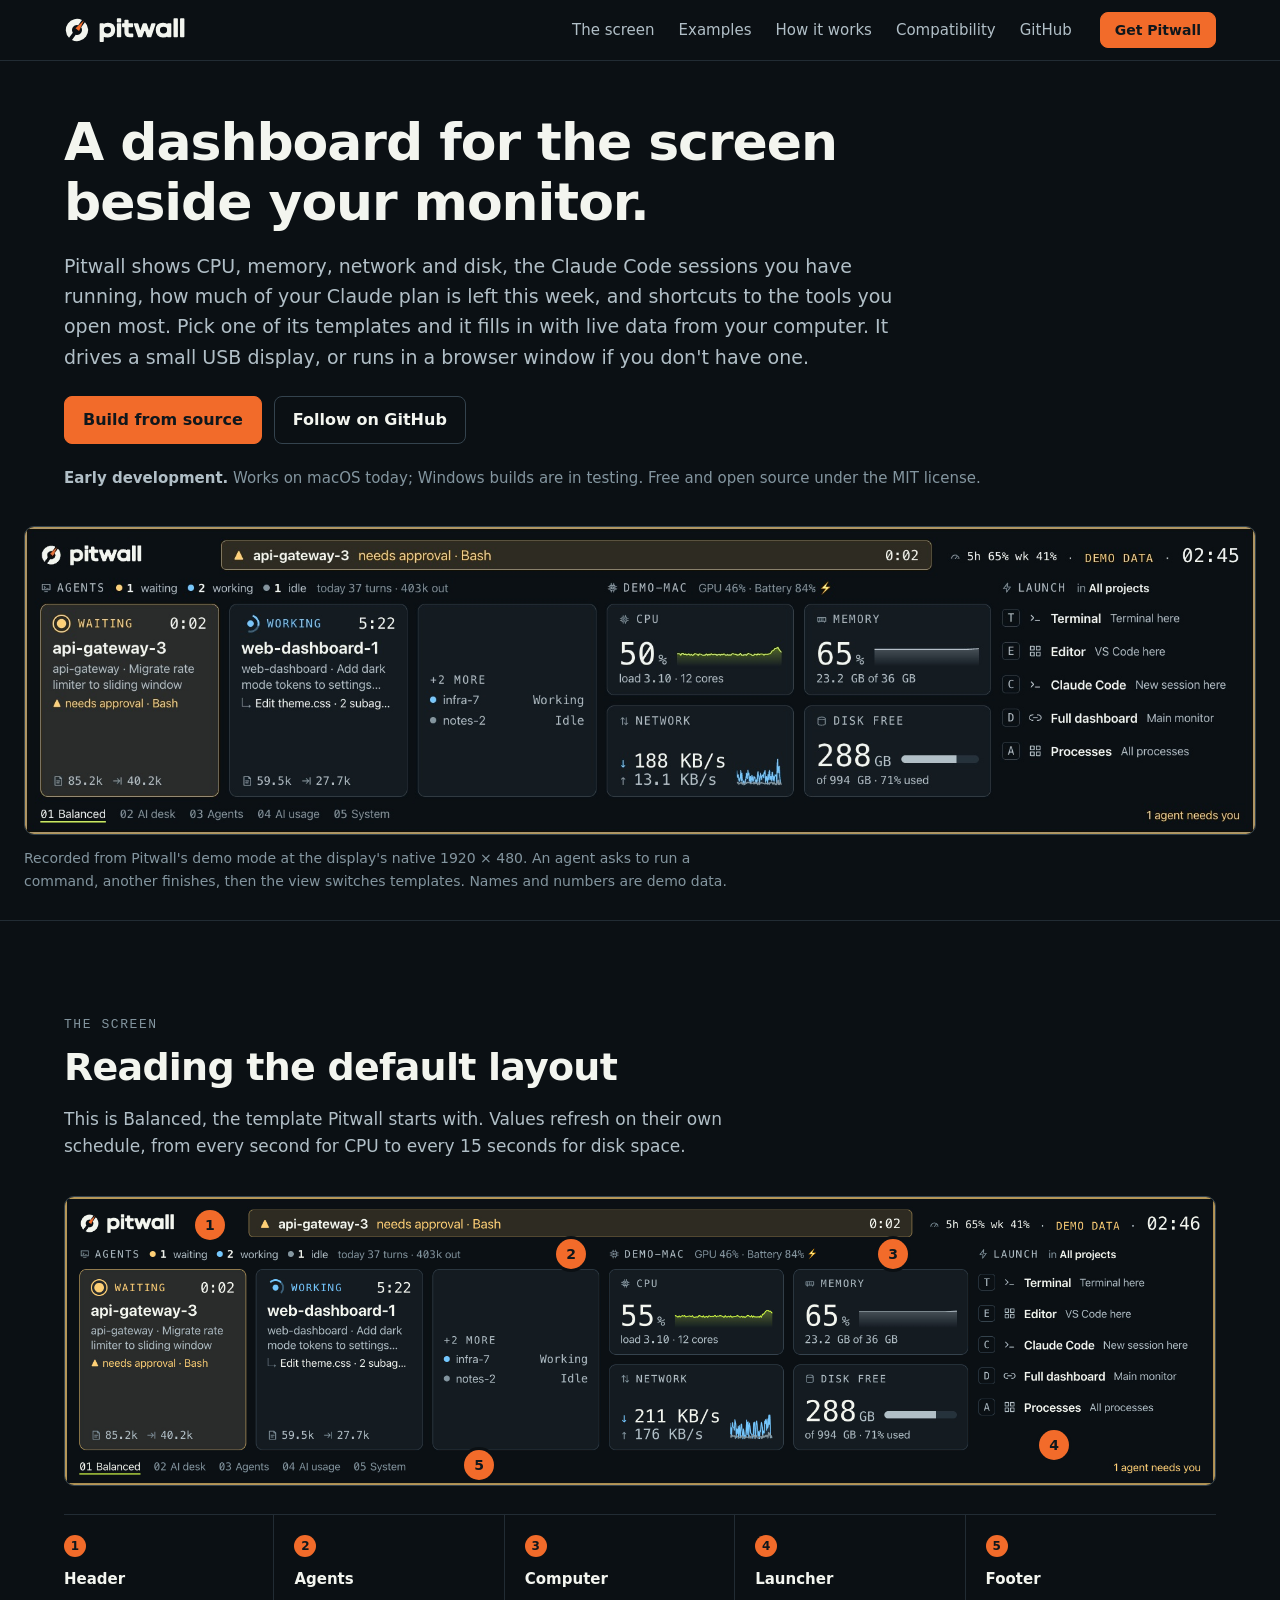
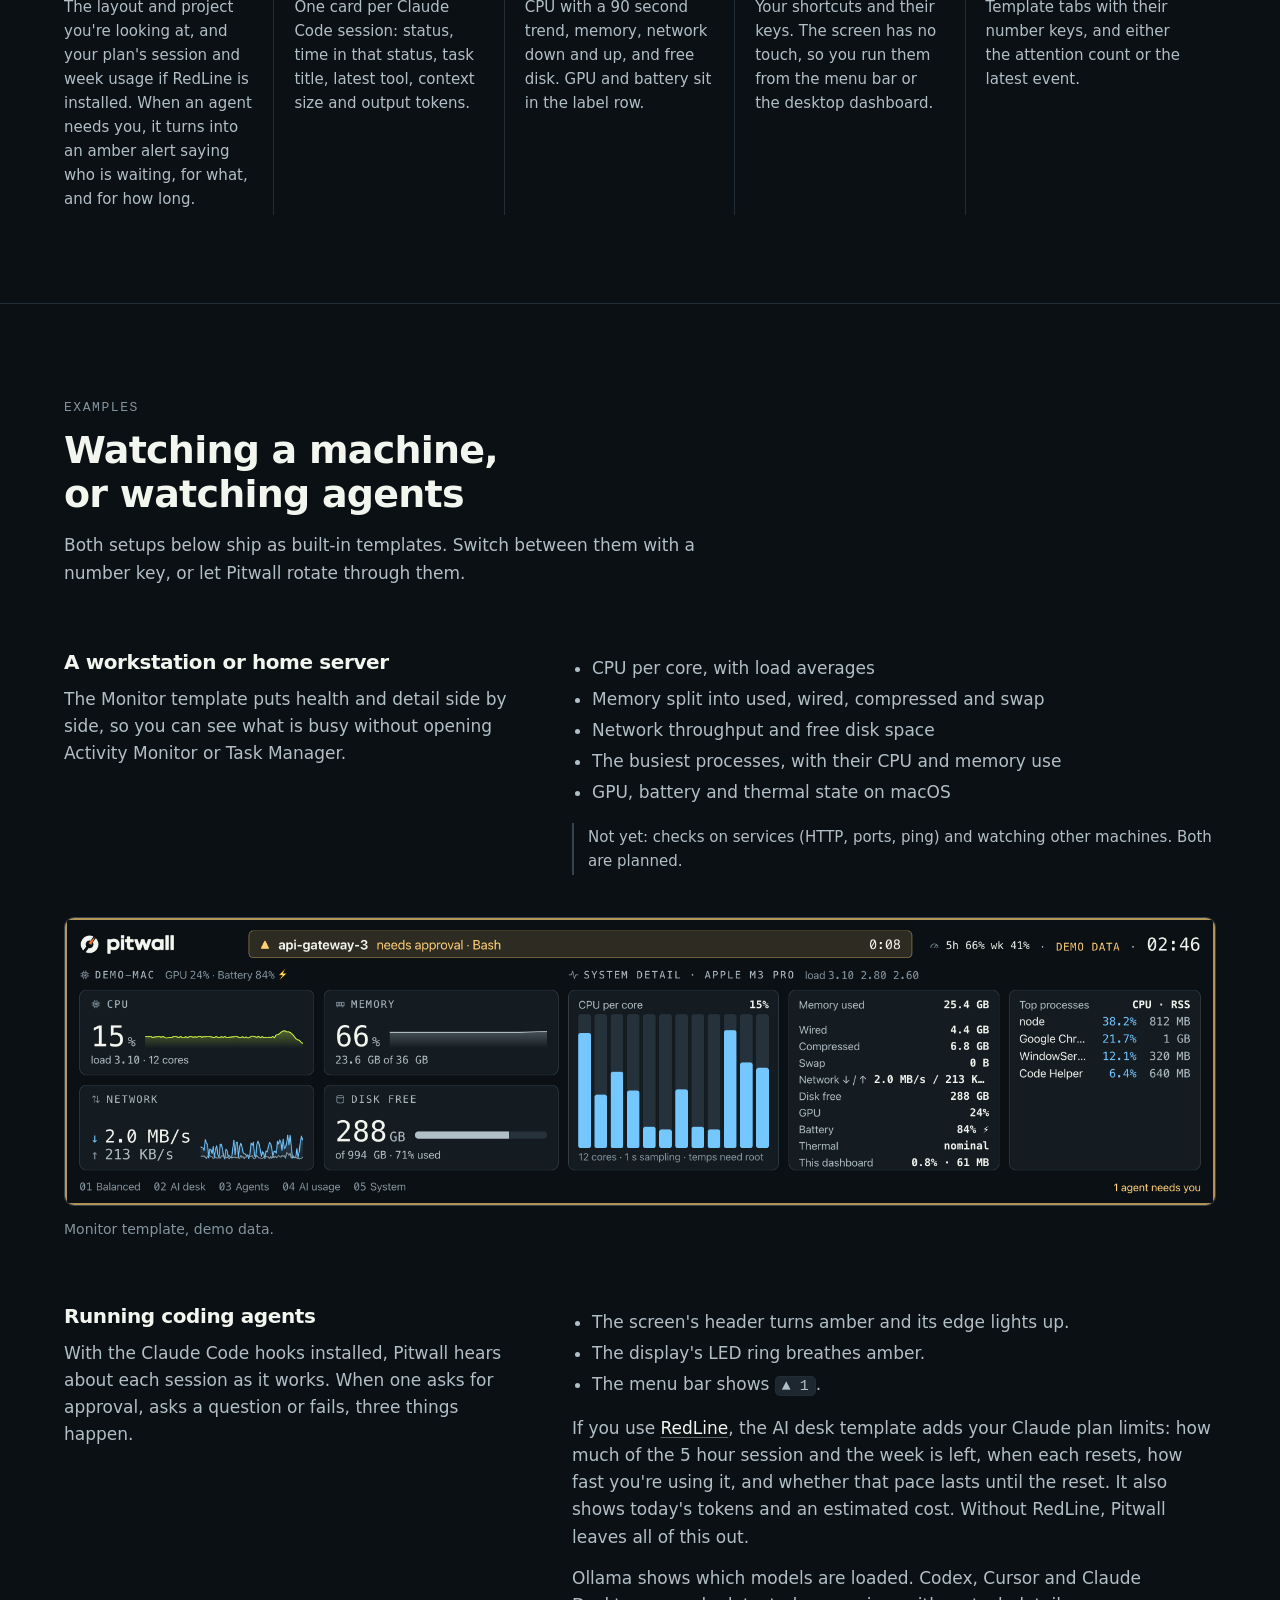
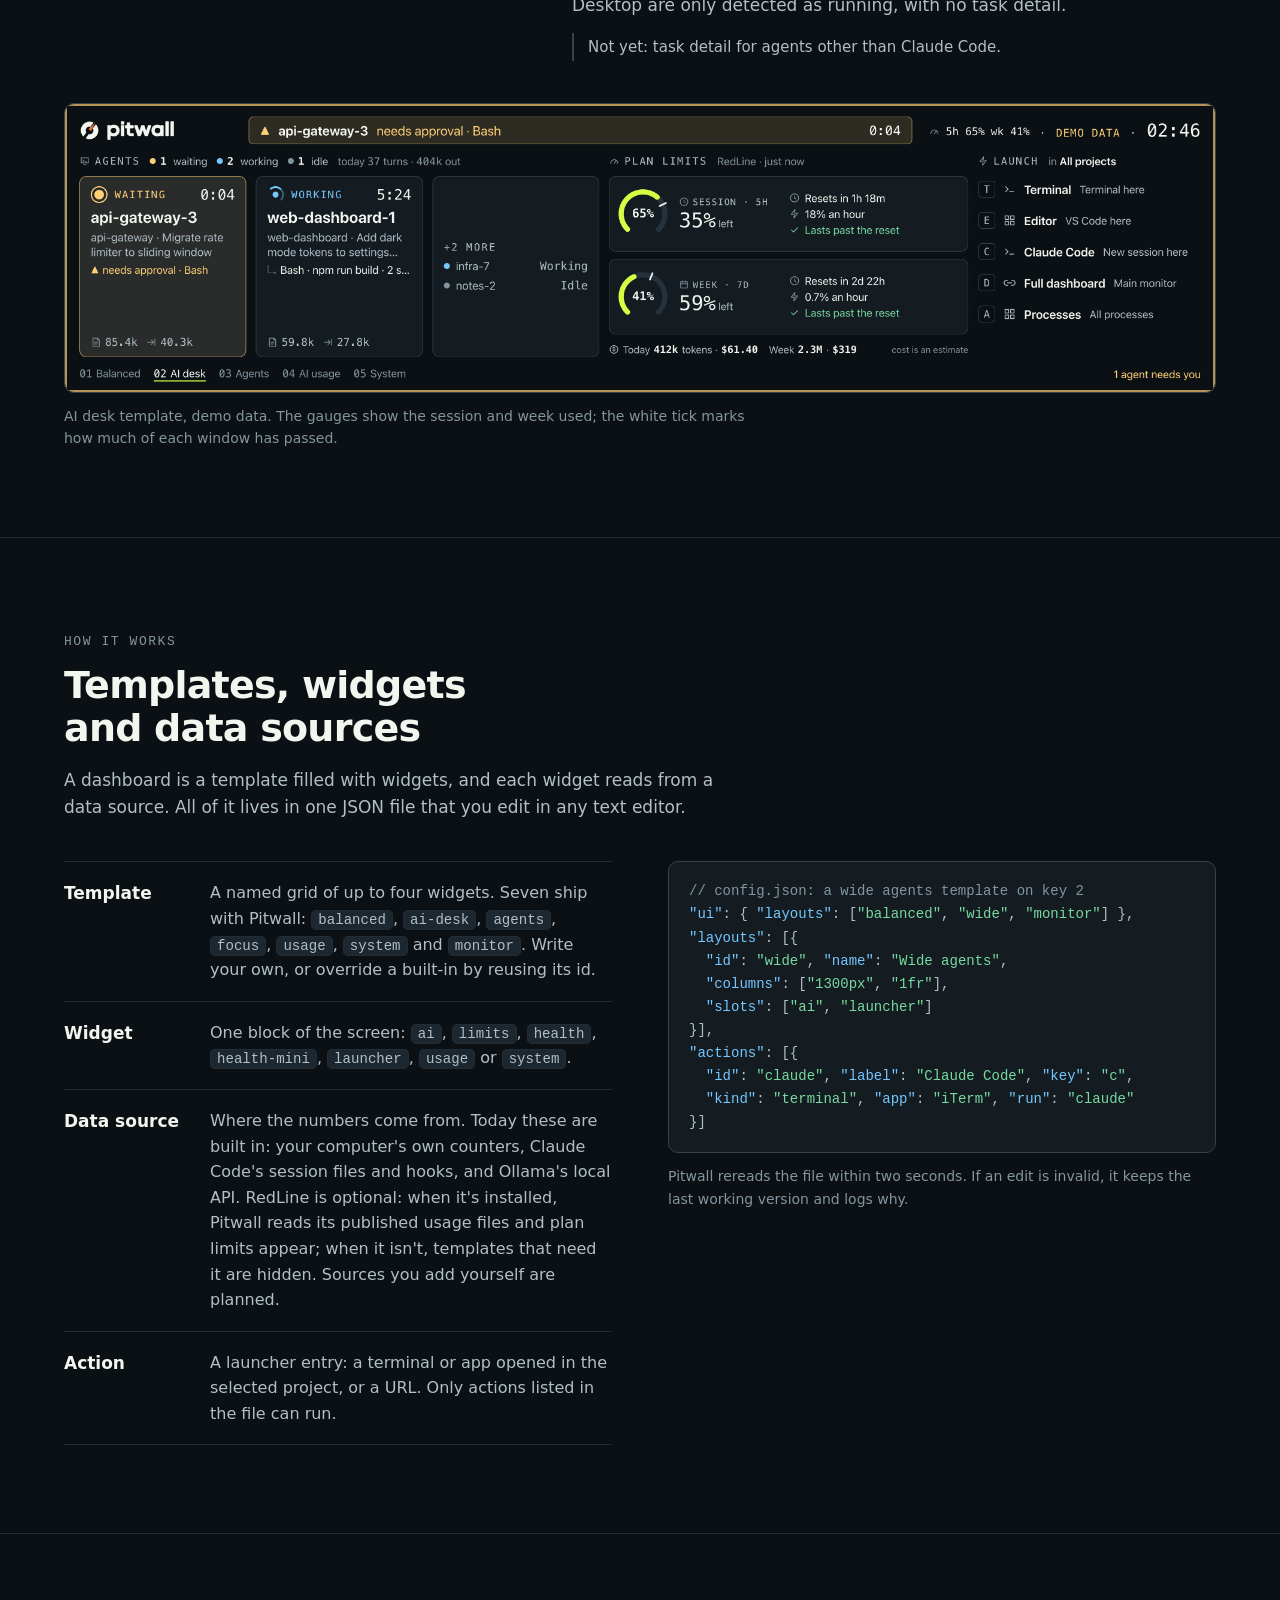
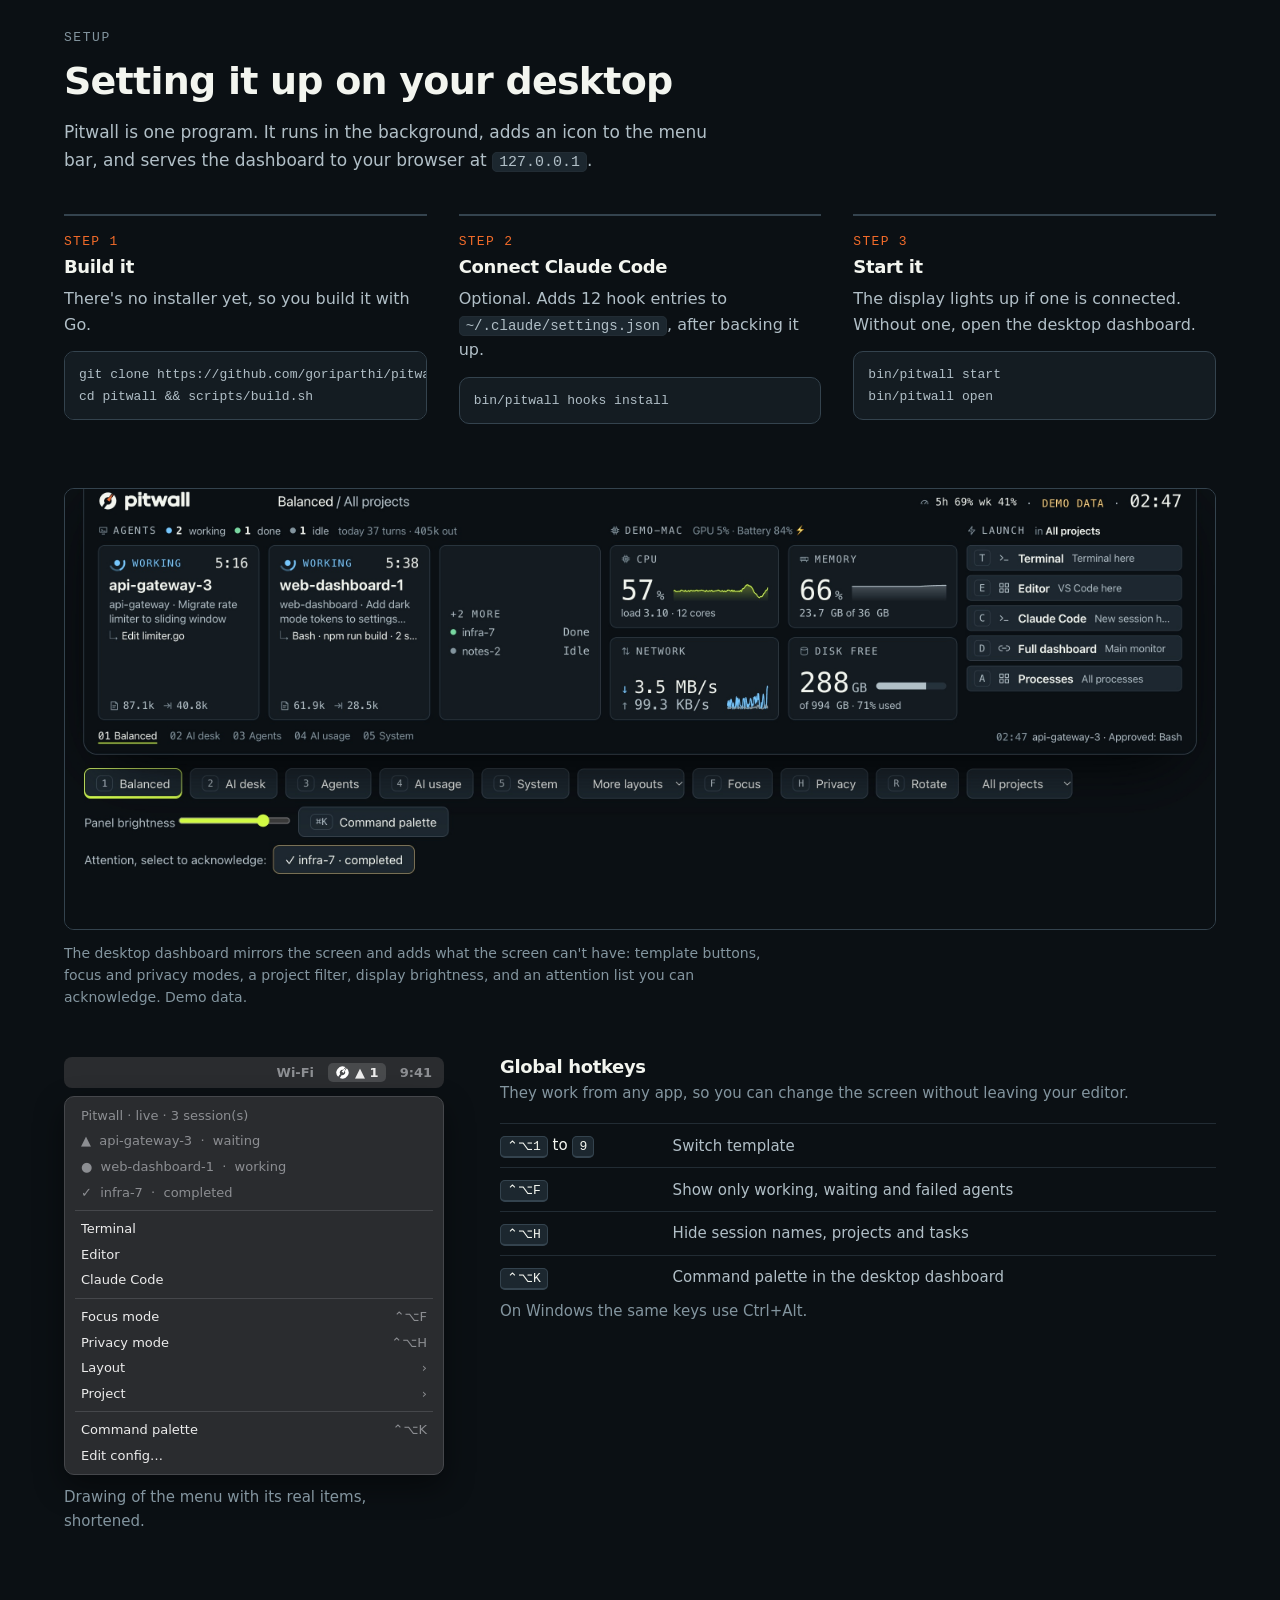
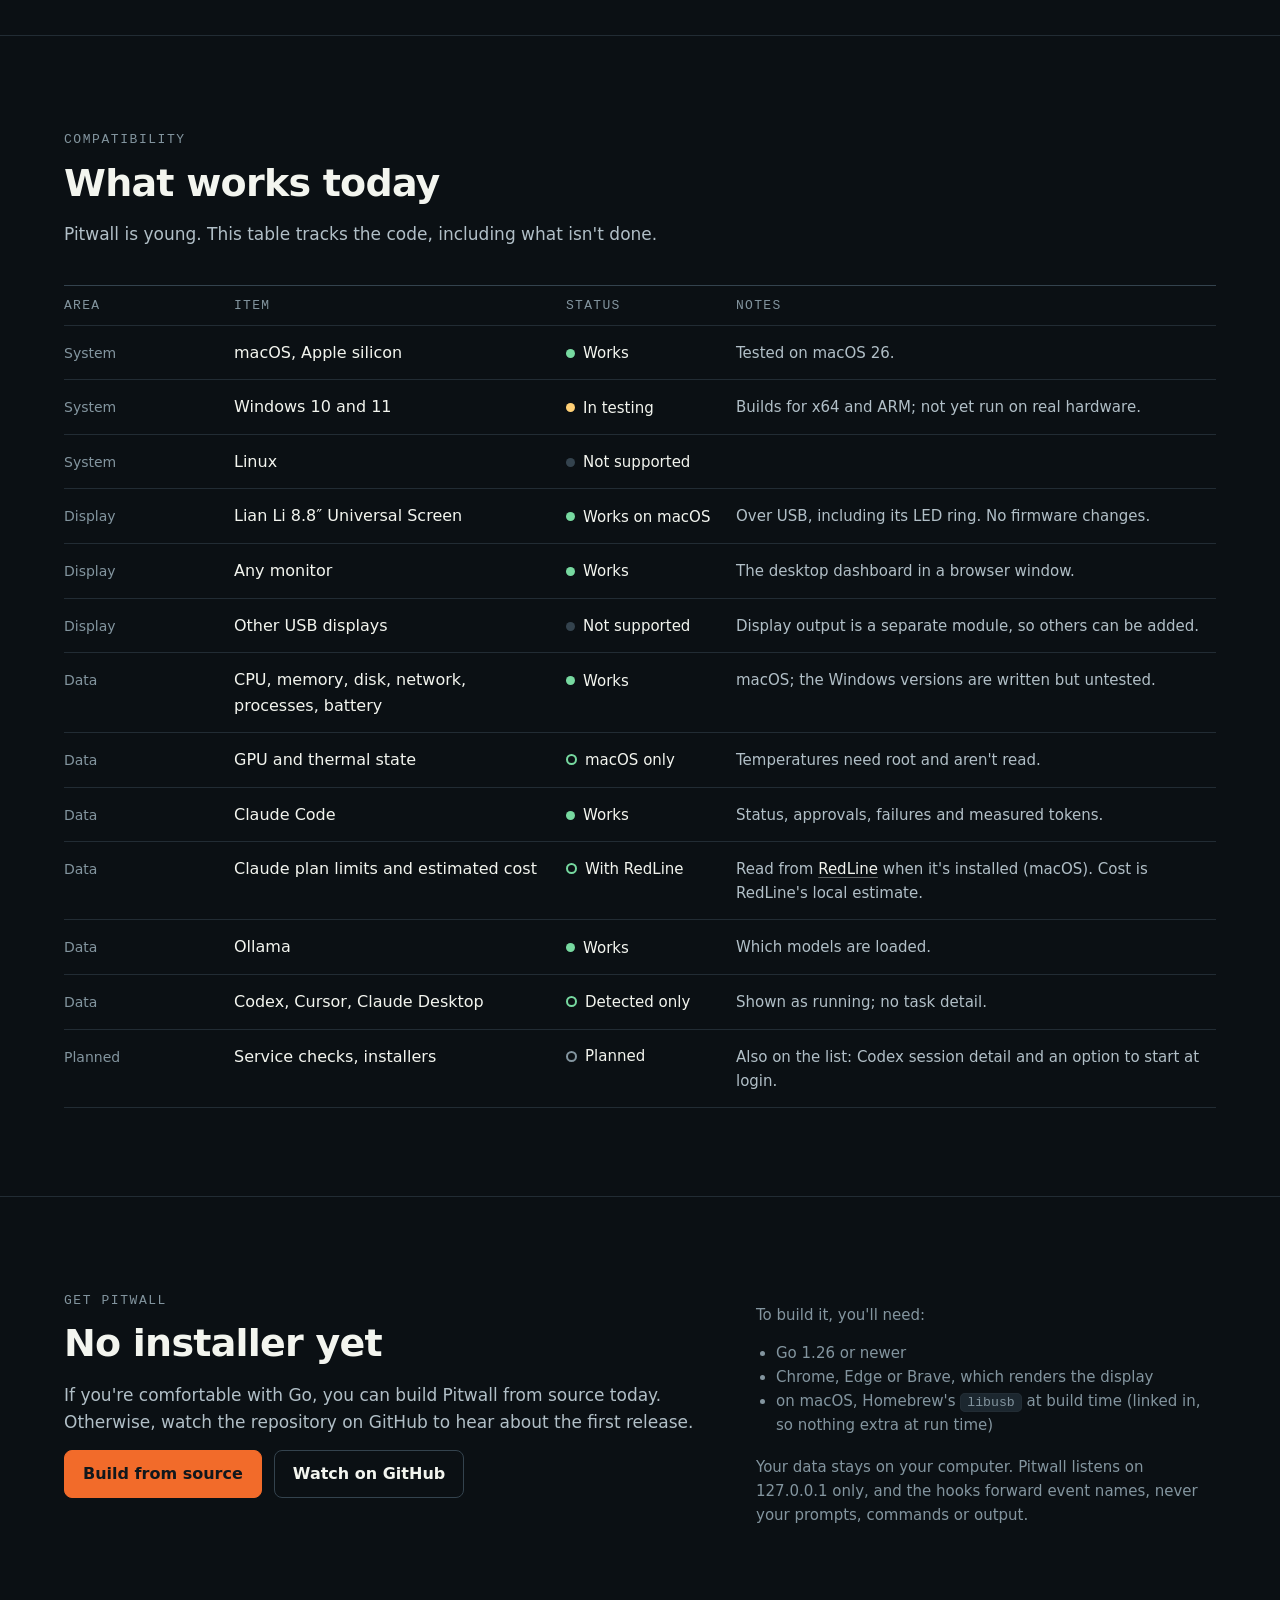
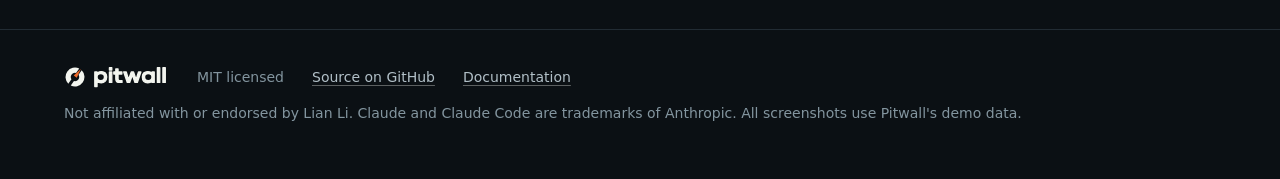
==== commit a89ef6a5: "Add plan limits from RedLine and an icon set When RedLine is installed, Pitwall reads its status and" ====
--- a/site/index.html
+++ b/site/index.html
@@ -4,7 +4,7 @@
 <meta charset="utf-8">
 <meta name="viewport" content="width=device-width, initial-scale=1">
 <title>Pitwall: a dashboard for the screen beside your monitor</title>
-<meta name="description" content="Pitwall shows CPU, memory, network and disk, your running Claude Code sessions, and shortcuts on a small dedicated display or in a browser window. Built from templates. Open source, early development.">
+<meta name="description" content="Pitwall shows CPU, memory, network and disk, your running Claude Code sessions, plan limits, and shortcuts on a small dedicated display or in a browser window. Built from templates. Open source, early development.">
 <meta name="theme-color" content="#0B1014">
 <link rel="icon" href="brand/favicon.svg" type="image/svg+xml">
 <link rel="icon" href="brand/favicon.ico" sizes="any">
@@ -213,7 +213,7 @@
   <header class="hero">
     <div class="wrap">
       <h1>A dashboard for the screen beside your monitor.</h1>
-      <p class="lede">Pitwall shows CPU, memory, network and disk, the Claude Code sessions you have running, and shortcuts to the tools you open most. Pick one of its templates and it fills in with live data from your computer. It drives a small USB display, or runs in a browser window if you don't have one.</p>
+      <p class="lede">Pitwall shows CPU, memory, network and disk, the Claude Code sessions you have running, how much of your Claude plan is left this week, and shortcuts to the tools you open most. Pick one of its templates and it fills in with live data from your computer. It drives a small USB display, or runs in a browser window if you don't have one.</p>
       <div class="actions">
         <a class="btn go" href="#get">Build from source</a>
         <a class="btn" href="https://github.com/goriparthi/pitwall">Follow on GitHub</a>
@@ -241,13 +241,13 @@
             <span class="pin" style="left:12.6%;top:9.5%">1</span>
             <span class="pin" style="left:44%;top:19.6%">2</span>
             <span class="pin" style="left:72%;top:19.6%">3</span>
-            <span class="pin" style="left:88%;top:80%">4</span>
-            <span class="pin" style="left:25.5%;top:93%">5</span>
+            <span class="pin" style="left:86%;top:86%">4</span>
+            <span class="pin" style="left:36%;top:93%">5</span>
           </div>
         </div>
         <span class="scroll-hint">Swipe sideways to see the whole screen.</span>
         <ol class="legend">
-          <li><b>Header</b>The layout and project you're looking at. When an agent needs you, it turns into an amber alert saying who is waiting, for what, and for how long.</li>
+          <li><b>Header</b>The layout and project you're looking at, and your plan's session and week usage if RedLine is installed. When an agent needs you, it turns into an amber alert saying who is waiting, for what, and for how long.</li>
           <li><b>Agents</b>One card per Claude Code session: status, time in that status, task title, latest tool, context size and output tokens.</li>
           <li><b>Computer</b>CPU with a 90 second trend, memory, network down and up, and free disk. GPU and battery sit in the label row.</li>
           <li><b>Launcher</b>Your shortcuts and their keys. The screen has no touch, so you run them from the menu bar or the desktop dashboard.</li>
@@ -300,13 +300,14 @@
               <li>The display's LED ring breathes amber.</li>
               <li>The menu bar shows <code>▲ 1</code>.</li>
             </ul>
-            <p>The AI usage template adds today's measured token totals and a row per running session. Ollama shows which models are loaded. Codex, Cursor and Claude Desktop are only detected as running, with no task detail.</p>
-            <p class="not-yet">Not yet: cost, and task detail for agents other than Claude Code.</p>
+            <p>If you use <a href="https://goriparthi.github.io/redline/">RedLine</a>, the AI desk template adds your Claude plan limits: how much of the 5 hour session and the week is left, when each resets, how fast you're using it, and whether that pace lasts until the reset. It also shows today's tokens and an estimated cost. Without RedLine, Pitwall leaves all of this out.</p>
+            <p>Ollama shows which models are loaded. Codex, Cursor and Claude Desktop are only detected as running, with no task detail.</p>
+            <p class="not-yet">Not yet: task detail for agents other than Claude Code.</p>
           </div>
         </div>
         <figure>
-          <img src="img/panel-agents.jpg" width="3840" height="960" alt="The Agents template: four agent cards, one waiting for approval, one working, one done, one idle" loading="lazy">
-          <figcaption>Agents template, demo data. The amber card is waiting for approval.</figcaption>
+          <img src="img/panel-ai-desk.jpg" width="3840" height="960" alt="The AI desk template: agent cards with one waiting for approval, two plan limit gauges for the session and the week with reset times and pace, and the launcher" loading="lazy">
+          <figcaption>AI desk template, demo data. The gauges show the session and week used; the white tick marks how much of each window has passed.</figcaption>
         </figure>
       </div>
     </div>
@@ -321,9 +322,9 @@
       </div>
       <div class="model">
         <dl class="terms">
-          <div><dt>Template</dt><dd>A named grid of up to four widgets. Six ship with Pitwall: <code>balanced</code>, <code>agents</code>, <code>focus</code>, <code>usage</code>, <code>system</code> and <code>monitor</code>. Write your own, or override a built-in by reusing its id.</dd></div>
-          <div><dt>Widget</dt><dd>One block of the screen: <code>ai</code>, <code>health</code>, <code>health-mini</code>, <code>launcher</code>, <code>usage</code> or <code>system</code>.</dd></div>
-          <div><dt>Data source</dt><dd>Where the numbers come from. Today these are built in: your computer's own counters, Claude Code's session files and hooks, and Ollama's local API. Sources you add yourself are planned.</dd></div>
+          <div><dt>Template</dt><dd>A named grid of up to four widgets. Seven ship with Pitwall: <code>balanced</code>, <code>ai-desk</code>, <code>agents</code>, <code>focus</code>, <code>usage</code>, <code>system</code> and <code>monitor</code>. Write your own, or override a built-in by reusing its id.</dd></div>
+          <div><dt>Widget</dt><dd>One block of the screen: <code>ai</code>, <code>limits</code>, <code>health</code>, <code>health-mini</code>, <code>launcher</code>, <code>usage</code> or <code>system</code>.</dd></div>
+          <div><dt>Data source</dt><dd>Where the numbers come from. Today these are built in: your computer's own counters, Claude Code's session files and hooks, and Ollama's local API. RedLine is optional: when it's installed, Pitwall reads its published usage files and plan limits appear; when it isn't, templates that need it are hidden. Sources you add yourself are planned.</dd></div>
           <div><dt>Action</dt><dd>A launcher entry: a terminal or app opened in the selected project, or a URL. Only actions listed in the file can run.</dd></div>
         </dl>
         <figure style="margin:0">
@@ -421,9 +422,10 @@
         <div class="row" role="row"><span class="cat">Data</span><span>CPU, memory, disk, network, processes, battery</span><span class="st yes">Works</span><span class="note">macOS; the Windows versions are written but untested.</span></div>
         <div class="row" role="row"><span class="cat">Data</span><span>GPU and thermal state</span><span class="st part">macOS only</span><span class="note">Temperatures need root and aren't read.</span></div>
         <div class="row" role="row"><span class="cat">Data</span><span>Claude Code</span><span class="st yes">Works</span><span class="note">Status, approvals, failures and measured tokens.</span></div>
+        <div class="row" role="row"><span class="cat">Data</span><span>Claude plan limits and estimated cost</span><span class="st part">With RedLine</span><span class="note">Read from <a href="https://goriparthi.github.io/redline/">RedLine</a> when it's installed (macOS). Cost is RedLine's local estimate.</span></div>
         <div class="row" role="row"><span class="cat">Data</span><span>Ollama</span><span class="st yes">Works</span><span class="note">Which models are loaded.</span></div>
         <div class="row" role="row"><span class="cat">Data</span><span>Codex, Cursor, Claude Desktop</span><span class="st part">Detected only</span><span class="note">Shown as running; no task detail.</span></div>
-        <div class="row" role="row"><span class="cat">Planned</span><span>Service checks, cost, installers</span><span class="st plan">Planned</span><span class="note">Also on the list: Codex session detail and an option to start at login.</span></div>
+        <div class="row" role="row"><span class="cat">Planned</span><span>Service checks, installers</span><span class="st plan">Planned</span><span class="note">Also on the list: Codex session detail and an option to start at login.</span></div>
       </div>
     </div>
   </section>
